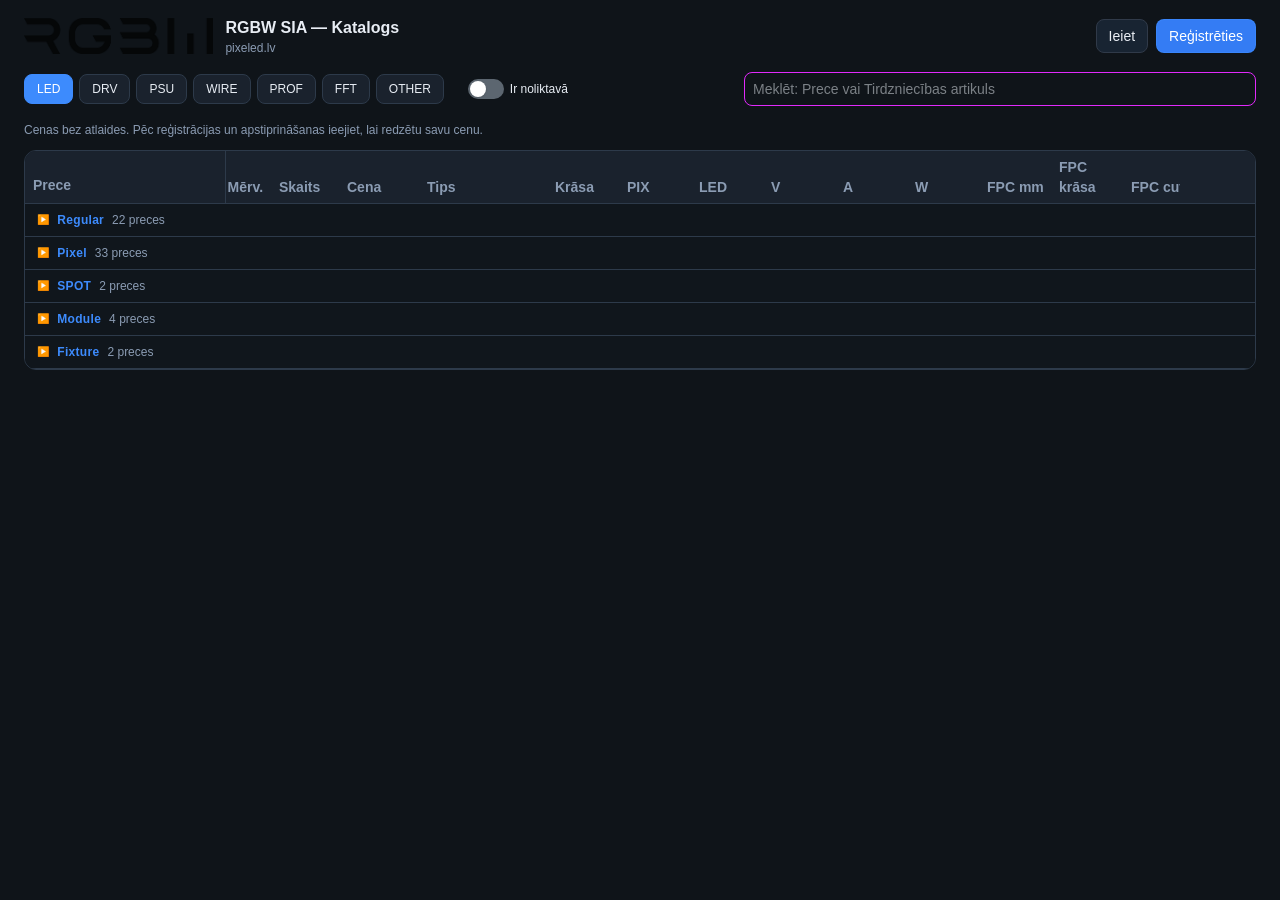
==== katalogs/index.html @ 00dbfd03 "add catalog" ====
<!doctype html>
<html lang="lv">
  <head>
    <meta charset="UTF-8" />
    <meta name="viewport" content="width=device-width, initial-scale=1, viewport-fit=cover" />
    <title>RGBW — Katalogs</title>
    <script type="module" crossorigin src="/katalogs/assets/index-DSA_lJ0J.js"></script>
    <link rel="stylesheet" crossorigin href="/katalogs/assets/index-DMb0Y0Ok.css">
  </head>
  <body class="min-h-screen antialiased font-sans text-[15px]">
    <div id="root"></div>
  </body>
</html>
---- katalogs/assets/index-DMb0Y0Ok.css ----
/*! tailwindcss v4.3.3 | MIT License | https://tailwindcss.com */@layer properties{@supports (((-webkit-hyphens:none)) and (not (margin-trim:inline))) or ((-moz-orient:inline) and (not (color:rgb(from red r g b)))){*,:before,:after,::backdrop{--tw-border-style:solid;--tw-leading:initial;--tw-font-weight:initial;--tw-tracking:initial;--tw-ordinal:initial;--tw-slashed-zero:initial;--tw-numeric-figure:initial;--tw-numeric-spacing:initial;--tw-numeric-fraction:initial;--tw-shadow:0 0 #0000;--tw-shadow-color:initial;--tw-shadow-alpha:100%;--tw-inset-shadow:0 0 #0000;--tw-inset-shadow-color:initial;--tw-inset-shadow-alpha:100%;--tw-ring-color:initial;--tw-ring-shadow:0 0 #0000;--tw-inset-ring-color:initial;--tw-inset-ring-shadow:0 0 #0000;--tw-ring-inset:initial;--tw-ring-offset-width:0px;--tw-ring-offset-color:#fff;--tw-ring-offset-shadow:0 0 #0000;--tw-translate-x:0;--tw-translate-y:0;--tw-translate-z:0}}}@layer theme{:root,:host{--font-sans:-apple-system, BlinkMacSystemFont, "Segoe UI", Roboto, "Helvetica Neue", "Noto Sans", Arial, sans-serif, "Apple Color Emoji", "Segoe UI Emoji", "Segoe UI Symbol", "Noto Color Emoji";--font-mono:ui-monospace, SFMono-Regular, Menlo, Monaco, Consolas, "Liberation Mono", "Courier New", monospace;--color-red-300:oklch(80.8% .114 19.571);--color-red-400:oklch(70.4% .191 22.216);--color-red-900:oklch(39.6% .141 25.723);--color-red-950:oklch(25.8% .092 26.042);--color-orange-400:oklch(75% .183 55.934);--color-amber-300:oklch(87.9% .169 91.605);--color-amber-800:oklch(47.3% .137 46.201);--color-amber-950:oklch(27.9% .077 45.635);--color-emerald-400:oklch(76.5% .177 163.223);--color-blue-700:oklch(48.8% .243 264.376);--color-blue-950:oklch(28.2% .091 267.935);--color-fuchsia-500:oklch(66.7% .295 322.15);--color-fuchsia-700:oklch(51.8% .253 323.949);--color-fuchsia-950:oklch(29.3% .136 325.661);--color-black:#000;--color-white:#fff;--spacing:.25rem;--container-md:28rem;--container-lg:32rem;--text-xs:.75rem;--text-xs--line-height:calc(1 / .75);--text-sm:.875rem;--text-sm--line-height:calc(1.25 / .875);--text-base:1rem;--text-base--line-height: 1.5 ;--font-weight-normal:400;--font-weight-medium:500;--font-weight-semibold:600;--tracking-normal:0em;--tracking-wide:.025em;--leading-snug:1.375;--radius-lg:.5rem;--radius-xl:.75rem;--default-transition-duration:.15s;--default-transition-timing-function:cubic-bezier(.4, 0, .2, 1);--default-font-family:var(--font-sans);--default-mono-font-family:var(--font-mono)}}@layer base{*,:after,:before,::backdrop{box-sizing:border-box;border:0 solid;margin:0;padding:0}::file-selector-button{box-sizing:border-box;border:0 solid;margin:0;padding:0}html,:host{-webkit-text-size-adjust:100%;-moz-tab-size:4;tab-size:4;line-height:1.5;font-family:var(--default-font-family,-apple-system, BlinkMacSystemFont, "Segoe UI", Roboto, "Helvetica Neue", "Noto Sans", Arial, sans-serif, "Apple Color Emoji", "Segoe UI Emoji", "Segoe UI Symbol", "Noto Color Emoji");font-feature-settings:var(--default-font-feature-settings,normal);font-variation-settings:var(--default-font-variation-settings,normal);-webkit-tap-highlight-color:transparent}hr{height:0;color:inherit;border-top-width:1px}abbr:where([title]){-webkit-text-decoration:underline dotted;text-decoration:underline dotted}h1,h2,h3,h4,h5,h6{font-size:inherit;font-weight:inherit}a{color:inherit;-webkit-text-decoration:inherit;text-decoration:inherit}b,strong{font-weight:bolder}code,kbd,samp,pre{font-family:var(--default-mono-font-family,ui-monospace, SFMono-Regular, Menlo, Monaco, Consolas, "Liberation Mono", "Courier New", monospace);font-feature-settings:var(--default-mono-font-feature-settings,normal);font-variation-settings:var(--default-mono-font-variation-settings,normal);font-size:1em}small{font-size:80%}sub,sup{vertical-align:baseline;font-size:75%;line-height:0;position:relative}sub{bottom:-.25em}sup{top:-.5em}table{text-indent:0;border-color:inherit;border-collapse:collapse}:-moz-focusring:where(:not(iframe)){outline:auto}progress{vertical-align:baseline}summary{display:list-item}ol,ul,menu{list-style:none}img,svg,video,canvas,audio,iframe,embed,object{vertical-align:middle;display:block}img,video{max-width:100%;height:auto}button,input,select,optgroup,textarea{font:inherit;font-feature-settings:inherit;font-variation-settings:inherit;letter-spacing:inherit;color:inherit;opacity:1;background-color:#0000;border-radius:0}::file-selector-button{font:inherit;font-feature-settings:inherit;font-variation-settings:inherit;letter-spacing:inherit;color:inherit;opacity:1;background-color:#0000;border-radius:0}:where(select:is([multiple],[size])) optgroup{font-weight:bolder}:where(select:is([multiple],[size])) optgroup option{padding-inline-start:20px}::file-selector-button{margin-inline-end:4px}::placeholder{opacity:1}@supports (not ((-webkit-appearance:-apple-pay-button))) or (contain-intrinsic-size:1px){::placeholder{color:currentColor}@supports (color:color-mix(in lab,red,red)){::placeholder{color:color-mix(in oklab,currentcolor 50%,transparent)}}}textarea{resize:vertical}::-webkit-search-decoration{-webkit-appearance:none}::-webkit-date-and-time-value{min-height:1lh;text-align:inherit}::-webkit-datetime-edit{display:inline-flex}::-webkit-datetime-edit-fields-wrapper{padding:0}::-webkit-datetime-edit{padding-block:0}::-webkit-datetime-edit-year-field{padding-block:0}::-webkit-datetime-edit-month-field{padding-block:0}::-webkit-datetime-edit-day-field{padding-block:0}::-webkit-datetime-edit-hour-field{padding-block:0}::-webkit-datetime-edit-minute-field{padding-block:0}::-webkit-datetime-edit-second-field{padding-block:0}::-webkit-datetime-edit-millisecond-field{padding-block:0}::-webkit-datetime-edit-meridiem-field{padding-block:0}::-webkit-calendar-picker-indicator{line-height:1}:-moz-ui-invalid{box-shadow:none}button,input:where([type=button],[type=reset],[type=submit]){-webkit-appearance:button;-moz-appearance:button;appearance:button}::file-selector-button{-webkit-appearance:button;-moz-appearance:button;appearance:button}::-webkit-inner-spin-button{height:auto}::-webkit-outer-spin-button{height:auto}[hidden]:where(:not([hidden=until-found])){display:none!important}}@layer components;@layer utilities{.sr-only{clip-path:inset(50%);white-space:nowrap;border-width:0;width:1px;height:1px;margin:-1px;padding:0;position:absolute;overflow:hidden}.absolute{position:absolute}.fixed{position:fixed}.relative{position:relative}.sticky{position:sticky}.inset-0{top:0;right:0;bottom:0;left:0}.top-0{top:0}.top-0\.5{top:calc(var(--spacing) * .5)}.right-0{right:0}.left-0{left:0}.left-0\.5{left:calc(var(--spacing) * .5)}.z-10{z-index:10}.z-20{z-index:20}.z-40{z-index:40}.z-50{z-index:50}.mx-auto{margin-inline:auto}.mt-0\.5{margin-top:calc(var(--spacing) * .5)}.mt-1{margin-top:var(--spacing)}.mb-3{margin-bottom:calc(var(--spacing) * 3)}.mb-4{margin-bottom:calc(var(--spacing) * 4)}.ml-0{margin-left:0}.box-border{box-sizing:border-box}.block{display:block}.flex{display:flex}.grid{display:grid}.inline-flex{display:inline-flex}.h-4{height:calc(var(--spacing) * 4)}.h-5{height:calc(var(--spacing) * 5)}.h-9{height:calc(var(--spacing) * 9)}.h-24{height:calc(var(--spacing) * 24)}.min-h-screen{min-height:100vh}.w-4{width:calc(var(--spacing) * 4)}.w-9{width:calc(var(--spacing) * 9)}.w-\[3\.25rem\]{width:3.25rem}.w-\[4\.25rem\]{width:4.25rem}.w-\[4\.75rem\]{width:4.75rem}.w-\[5rem\]{width:5rem}.w-\[8rem\]{width:8rem}.w-\[72px\]{width:72px}.w-\[200px\]{width:200px}.w-auto{width:auto}.w-full{width:100%}.max-w-\[3\.25rem\]{max-width:3.25rem}.max-w-\[4\.25rem\]{max-width:4.25rem}.max-w-\[5rem\]{max-width:5rem}.max-w-\[8rem\]{max-width:8rem}.max-w-\[72px\]{max-width:72px}.max-w-\[100vw\]{max-width:100vw}.max-w-\[200px\]{max-width:200px}.max-w-md{max-width:var(--container-md)}.min-w-0{min-width:0}.min-w-\[3\.25rem\]{min-width:3.25rem}.min-w-\[4\.25rem\]{min-width:4.25rem}.min-w-\[4\.75rem\]{min-width:4.75rem}.min-w-\[5rem\]{min-width:5rem}.min-w-\[8rem\]{min-width:8rem}.min-w-\[12rem\]{min-width:12rem}.min-w-\[72px\]{min-width:72px}.min-w-\[200px\]{min-width:200px}.flex-1{flex:1}.shrink-0{flex-shrink:0}.basis-48{flex-basis:calc(var(--spacing) * 48)}.border-collapse{border-collapse:collapse}.cursor-pointer{cursor:pointer}.flex-wrap{flex-wrap:wrap}.items-center{align-items:center}.justify-center{justify-content:center}.justify-end{justify-content:flex-end}.gap-1\.5{gap:calc(var(--spacing) * 1.5)}.gap-2{gap:calc(var(--spacing) * 2)}.gap-3{gap:calc(var(--spacing) * 3)}.truncate{text-overflow:ellipsis;white-space:nowrap;overflow:hidden}.overflow-x-auto{overflow-x:auto}.rounded{border-radius:.25rem}.rounded-full{border-radius:3.40282e38px}.rounded-lg{border-radius:var(--radius-lg)}.rounded-xl{border-radius:var(--radius-xl)}.border{border-style:var(--tw-border-style);border-width:1px}.border-y{border-block-style:var(--tw-border-style);border-block-width:1px}.border-r{border-right-style:var(--tw-border-style);border-right-width:1px}.border-b{border-bottom-style:var(--tw-border-style);border-bottom-width:1px}.border-l{border-left-style:var(--tw-border-style);border-left-width:1px}.border-\[var\(--accent\)\]{border-color:var(--accent)}.border-\[var\(--border\)\]{border-color:var(--border)}.border-fuchsia-500{border-color:var(--color-fuchsia-500)}.bg-\[\#5c6670\]{background-color:#5c6670}.bg-\[\#232a33\]{background-color:#232a33}.bg-\[var\(--accent\)\]{background-color:var(--accent)}.bg-\[var\(--bg\)\],.bg-\[var\(--bg\)\]\/85{background-color:var(--bg)}@supports (color:color-mix(in lab,red,red)){.bg-\[var\(--bg\)\]\/85{background-color:color-mix(in oklab,var(--bg) 85%,transparent)}}.bg-\[var\(--surface\)\]{background-color:var(--surface)}.bg-amber-950\/35{background-color:#46190159}@supports (color:color-mix(in lab,red,red)){.bg-amber-950\/35{background-color:color-mix(in oklab,var(--color-amber-950) 35%,transparent)}}.bg-black\/60{background-color:#0009}@supports (color:color-mix(in lab,red,red)){.bg-black\/60{background-color:color-mix(in oklab,var(--color-black) 60%,transparent)}}.bg-blue-950\/35{background-color:#16245659}@supports (color:color-mix(in lab,red,red)){.bg-blue-950\/35{background-color:color-mix(in oklab,var(--color-blue-950) 35%,transparent)}}.bg-fuchsia-950\/35{background-color:#4b004f59}@supports (color:color-mix(in lab,red,red)){.bg-fuchsia-950\/35{background-color:color-mix(in oklab,var(--color-fuchsia-950) 35%,transparent)}}.bg-red-950\/40{background-color:#46080966}@supports (color:color-mix(in lab,red,red)){.bg-red-950\/40{background-color:color-mix(in oklab,var(--color-red-950) 40%,transparent)}}.bg-white{background-color:var(--color-white)}.p-1{padding:var(--spacing)}.p-2{padding:calc(var(--spacing) * 2)}.p-4{padding:calc(var(--spacing) * 4)}.p-8{padding:calc(var(--spacing) * 8)}.px-0\.5{padding-inline:calc(var(--spacing) * .5)}.px-1{padding-inline:var(--spacing)}.px-2{padding-inline:calc(var(--spacing) * 2)}.px-2\.5{padding-inline:calc(var(--spacing) * 2.5)}.px-3{padding-inline:calc(var(--spacing) * 3)}.py-0\.5{padding-block:calc(var(--spacing) * .5)}.py-1{padding-block:var(--spacing)}.py-1\.5{padding-block:calc(var(--spacing) * 1.5)}.py-4{padding-block:calc(var(--spacing) * 4)}.text-center{text-align:center}.text-left{text-align:left}.align-bottom{vertical-align:bottom}.align-middle{vertical-align:middle}.font-mono{font-family:var(--font-mono)}.font-sans{font-family:var(--font-sans)}.text-base{font-size:var(--text-base);line-height:var(--tw-leading,var(--text-base--line-height))}.text-sm{font-size:var(--text-sm);line-height:var(--tw-leading,var(--text-sm--line-height))}.text-xs{font-size:var(--text-xs);line-height:var(--tw-leading,var(--text-xs--line-height))}.text-\[10px\]{font-size:10px}.text-\[11px\]{font-size:11px}.text-\[15px\]{font-size:15px}.leading-snug{--tw-leading:var(--leading-snug);line-height:var(--leading-snug)}.font-medium{--tw-font-weight:var(--font-weight-medium);font-weight:var(--font-weight-medium)}.font-normal{--tw-font-weight:var(--font-weight-normal);font-weight:var(--font-weight-normal)}.font-semibold{--tw-font-weight:var(--font-weight-semibold);font-weight:var(--font-weight-semibold)}.tracking-normal{--tw-tracking:var(--tracking-normal);letter-spacing:var(--tracking-normal)}.tracking-wide{--tw-tracking:var(--tracking-wide);letter-spacing:var(--tracking-wide)}.break-words{overflow-wrap:break-word}.whitespace-normal{white-space:normal}.text-\[var\(--accent\)\]{color:var(--accent)}.text-\[var\(--muted\)\]{color:var(--muted)}.text-\[var\(--text\)\]{color:var(--text)}.text-amber-300{color:var(--color-amber-300)}.text-emerald-400{color:var(--color-emerald-400)}.text-orange-400{color:var(--color-orange-400)}.text-red-300{color:var(--color-red-300)}.text-red-400{color:var(--color-red-400)}.text-white{color:var(--color-white)}.normal-case{text-transform:none}.uppercase{text-transform:uppercase}.italic{font-style:italic}.tabular-nums{--tw-numeric-spacing:tabular-nums;font-variant-numeric:var(--tw-ordinal,) var(--tw-slashed-zero,) var(--tw-numeric-figure,) var(--tw-numeric-spacing,) var(--tw-numeric-fraction,)}.line-through{text-decoration-line:line-through}.antialiased{-webkit-font-smoothing:antialiased;-moz-osx-font-smoothing:grayscale}.shadow{--tw-shadow:0 1px 3px 0 var(--tw-shadow-color,#0000001a), 0 1px 2px -1px var(--tw-shadow-color,#0000001a);box-shadow:var(--tw-inset-shadow),var(--tw-inset-ring-shadow),var(--tw-ring-offset-shadow),var(--tw-ring-shadow),var(--tw-shadow)}.shadow-xl{--tw-shadow:0 20px 25px -5px var(--tw-shadow-color,#0000001a), 0 8px 10px -6px var(--tw-shadow-color,#0000001a);box-shadow:var(--tw-inset-shadow),var(--tw-inset-ring-shadow),var(--tw-ring-offset-shadow),var(--tw-ring-shadow),var(--tw-shadow)}.ring-1{--tw-ring-shadow:var(--tw-ring-inset,) 0 0 0 calc(1px + var(--tw-ring-offset-width)) var(--tw-ring-color,currentcolor);box-shadow:var(--tw-inset-shadow),var(--tw-inset-ring-shadow),var(--tw-ring-offset-shadow),var(--tw-ring-shadow),var(--tw-shadow)}.ring-amber-800\/45{--tw-ring-color:#953d0073}@supports (color:color-mix(in lab,red,red)){.ring-amber-800\/45{--tw-ring-color:color-mix(in oklab, var(--color-amber-800) 45%, transparent)}}.ring-blue-700\/45{--tw-ring-color:#1447e673}@supports (color:color-mix(in lab,red,red)){.ring-blue-700\/45{--tw-ring-color:color-mix(in oklab, var(--color-blue-700) 45%, transparent)}}.ring-fuchsia-700\/45{--tw-ring-color:#a600b573}@supports (color:color-mix(in lab,red,red)){.ring-fuchsia-700\/45{--tw-ring-color:color-mix(in oklab, var(--color-fuchsia-700) 45%, transparent)}}.ring-red-900\/50{--tw-ring-color:#82181a80}@supports (color:color-mix(in lab,red,red)){.ring-red-900\/50{--tw-ring-color:color-mix(in oklab, var(--color-red-900) 50%, transparent)}}.transition-colors{transition-property:color,background-color,border-color,outline-color,text-decoration-color,fill,stroke,--tw-gradient-from,--tw-gradient-via,--tw-gradient-to;transition-timing-function:var(--tw-ease,var(--default-transition-timing-function));transition-duration:var(--tw-duration,var(--default-transition-duration))}.transition-transform{transition-property:transform,translate,scale,rotate;transition-timing-function:var(--tw-ease,var(--default-transition-timing-function));transition-duration:var(--tw-duration,var(--default-transition-duration))}.select-none{-webkit-user-select:none;user-select:none}.peer-checked\:translate-x-4:is(:where(.peer):checked~*){--tw-translate-x:calc(var(--spacing) * 4);translate:var(--tw-translate-x) var(--tw-translate-y)}.peer-checked\:bg-\[var\(--accent\)\]:is(:where(.peer):checked~*){background-color:var(--accent)}@media(hover:hover){.hover\:border-\[var\(--accent\)\]:hover{border-color:var(--accent)}.hover\:bg-\[var\(--surface\)\]\/60:hover{background-color:var(--surface)}@supports (color:color-mix(in lab,red,red)){.hover\:bg-\[var\(--surface\)\]\/60:hover{background-color:color-mix(in oklab,var(--surface) 60%,transparent)}}}@media(min-width:40rem){.sm\:ml-4{margin-left:calc(var(--spacing) * 4)}.sm\:ml-auto{margin-left:auto}.sm\:max-w-lg{max-width:var(--container-lg)}.sm\:px-3{padding-inline:calc(var(--spacing) * 3)}.sm\:px-6{padding-inline:calc(var(--spacing) * 6)}}}:root{--bg:#0f1419;--surface:#1a222d;--border:#2d3a4a;--text:#e8edf4;--muted:#8b9cb3;--accent:#3d8bfd}body{background:var(--bg);color:var(--text);padding-left:env(safe-area-inset-left);padding-right:env(safe-area-inset-right);padding-bottom:env(safe-area-inset-bottom)}input,textarea,select{direction:ltr!important;unicode-bidi:normal!important}.btn-ui{color:#e9edf3;background:#182432;border:1px solid #303a49;border-radius:.5rem;padding:.375rem .75rem;font-size:.875rem;line-height:1.25rem;transition:border-color .12s,background-color .12s,color .12s,opacity .12s}.btn-ui:hover{background:#1a2736;border-color:#ffffff7c}.btn-ui:disabled{opacity:.5}.btn-ui-primary{border-color:var(--accent)}@supports (color:color-mix(in lab,red,red)){.btn-ui-primary{border-color:color-mix(in oklab,var(--accent) 65%,transparent)}}.btn-ui-primary{background:var(--accent)}@supports (color:color-mix(in lab,red,red)){.btn-ui-primary{background:color-mix(in oklab,var(--accent) 75%,#1d4ed8)}}.btn-ui-primary{color:#fff}.btn-ui-primary:hover{border-color:var(--accent)}@supports (color:color-mix(in lab,red,red)){.btn-ui-primary:hover{border-color:color-mix(in oklab,var(--accent) 90%,white)}}.btn-ui-primary:hover{background:var(--accent)}@supports (color:color-mix(in lab,red,red)){.btn-ui-primary:hover{background:color-mix(in oklab,var(--accent) 82%,#1e40af28)}}@property --tw-border-style{syntax:"*";inherits:false;initial-value:solid}@property --tw-leading{syntax:"*";inherits:false}@property --tw-font-weight{syntax:"*";inherits:false}@property --tw-tracking{syntax:"*";inherits:false}@property --tw-ordinal{syntax:"*";inherits:false}@property --tw-slashed-zero{syntax:"*";inherits:false}@property --tw-numeric-figure{syntax:"*";inherits:false}@property --tw-numeric-spacing{syntax:"*";inherits:false}@property --tw-numeric-fraction{syntax:"*";inherits:false}@property --tw-shadow{syntax:"*";inherits:false;initial-value:0 0 #0000}@property --tw-shadow-color{syntax:"*";inherits:false}@property --tw-shadow-alpha{syntax:"<percentage>";inherits:false;initial-value:100%}@property --tw-inset-shadow{syntax:"*";inherits:false;initial-value:0 0 #0000}@property --tw-inset-shadow-color{syntax:"*";inherits:false}@property --tw-inset-shadow-alpha{syntax:"<percentage>";inherits:false;initial-value:100%}@property --tw-ring-color{syntax:"*";inherits:false}@property --tw-ring-shadow{syntax:"*";inherits:false;initial-value:0 0 #0000}@property --tw-inset-ring-color{syntax:"*";inherits:false}@property --tw-inset-ring-shadow{syntax:"*";inherits:false;initial-value:0 0 #0000}@property --tw-ring-inset{syntax:"*";inherits:false}@property --tw-ring-offset-width{syntax:"<length>";inherits:false;initial-value:0}@property --tw-ring-offset-color{syntax:"*";inherits:false;initial-value:#fff}@property --tw-ring-offset-shadow{syntax:"*";inherits:false;initial-value:0 0 #0000}@property --tw-translate-x{syntax:"*";inherits:false;initial-value:0}@property --tw-translate-y{syntax:"*";inherits:false;initial-value:0}@property --tw-translate-z{syntax:"*";inherits:false;initial-value:0}
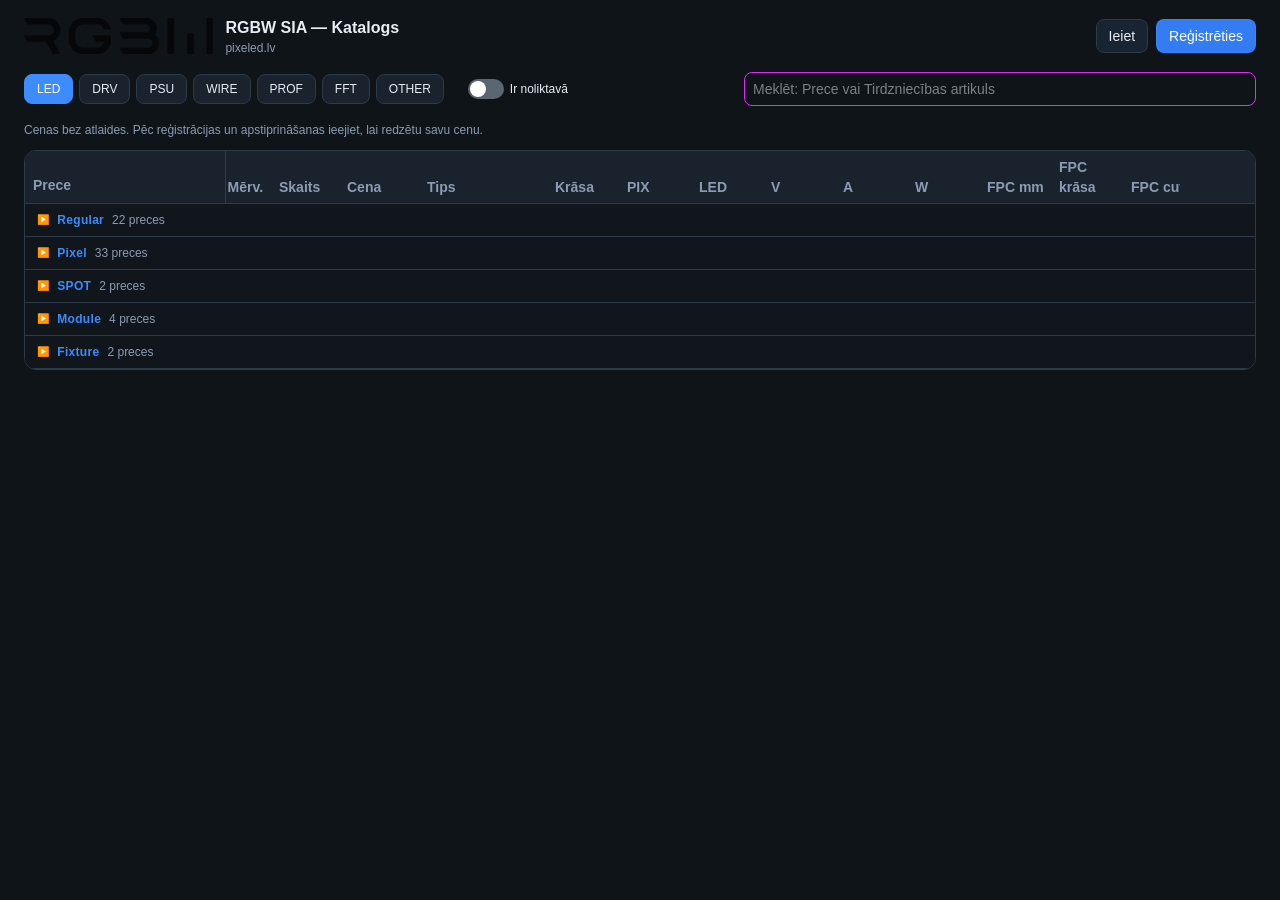
==== commit a72c20ce: "updat web app" ====
--- a/katalogs/index.html
+++ b/katalogs/index.html
@@ -4,8 +4,8 @@
     <meta charset="UTF-8" />
     <meta name="viewport" content="width=device-width, initial-scale=1, viewport-fit=cover" />
     <title>RGBW — Katalogs</title>
-    <script type="module" crossorigin src="/katalogs/assets/index-DSA_lJ0J.js"></script>
-    <link rel="stylesheet" crossorigin href="/katalogs/assets/index-DMb0Y0Ok.css">
+    <script type="module" crossorigin src="/katalogs/assets/index-CIb7EEiX.js"></script>
+    <link rel="stylesheet" crossorigin href="/katalogs/assets/index-CAlLNW6m.css">
   </head>
   <body class="min-h-screen antialiased font-sans text-[15px]">
     <div id="root"></div>
--- a/katalogs/assets/index-CAlLNW6m.css
+++ b/katalogs/assets/index-CAlLNW6m.css
@@ -0,0 +1 @@
+/*! tailwindcss v4.3.3 | MIT License | https://tailwindcss.com */@layer properties{@supports (((-webkit-hyphens:none)) and (not (margin-trim:inline))) or ((-moz-orient:inline) and (not (color:rgb(from red r g b)))){*,:before,:after,::backdrop{--tw-space-y-reverse:0;--tw-border-style:solid;--tw-leading:initial;--tw-font-weight:initial;--tw-tracking:initial;--tw-ordinal:initial;--tw-slashed-zero:initial;--tw-numeric-figure:initial;--tw-numeric-spacing:initial;--tw-numeric-fraction:initial;--tw-shadow:0 0 #0000;--tw-shadow-color:initial;--tw-shadow-alpha:100%;--tw-inset-shadow:0 0 #0000;--tw-inset-shadow-color:initial;--tw-inset-shadow-alpha:100%;--tw-ring-color:initial;--tw-ring-shadow:0 0 #0000;--tw-inset-ring-color:initial;--tw-inset-ring-shadow:0 0 #0000;--tw-ring-inset:initial;--tw-ring-offset-width:0px;--tw-ring-offset-color:#fff;--tw-ring-offset-shadow:0 0 #0000;--tw-blur:initial;--tw-brightness:initial;--tw-contrast:initial;--tw-grayscale:initial;--tw-hue-rotate:initial;--tw-invert:initial;--tw-opacity:initial;--tw-saturate:initial;--tw-sepia:initial;--tw-drop-shadow:initial;--tw-drop-shadow-color:initial;--tw-drop-shadow-alpha:100%;--tw-drop-shadow-size:initial;--tw-translate-x:0;--tw-translate-y:0;--tw-translate-z:0}}}@layer theme{:root,:host{--font-sans:-apple-system, BlinkMacSystemFont, "Segoe UI", Roboto, "Helvetica Neue", "Noto Sans", Arial, sans-serif, "Apple Color Emoji", "Segoe UI Emoji", "Segoe UI Symbol", "Noto Color Emoji";--font-mono:ui-monospace, SFMono-Regular, Menlo, Monaco, Consolas, "Liberation Mono", "Courier New", monospace;--color-red-300:oklch(80.8% .114 19.571);--color-red-400:oklch(70.4% .191 22.216);--color-red-900:oklch(39.6% .141 25.723);--color-red-950:oklch(25.8% .092 26.042);--color-orange-400:oklch(75% .183 55.934);--color-amber-300:oklch(87.9% .169 91.605);--color-amber-800:oklch(47.3% .137 46.201);--color-amber-950:oklch(27.9% .077 45.635);--color-emerald-400:oklch(76.5% .177 163.223);--color-blue-700:oklch(48.8% .243 264.376);--color-blue-950:oklch(28.2% .091 267.935);--color-fuchsia-500:oklch(66.7% .295 322.15);--color-fuchsia-700:oklch(51.8% .253 323.949);--color-fuchsia-950:oklch(29.3% .136 325.661);--color-black:#000;--color-white:#fff;--spacing:.25rem;--container-md:28rem;--container-lg:32rem;--container-4xl:56rem;--text-xs:.75rem;--text-xs--line-height:calc(1 / .75);--text-sm:.875rem;--text-sm--line-height:calc(1.25 / .875);--text-base:1rem;--text-base--line-height: 1.5 ;--text-lg:1.125rem;--text-lg--line-height:calc(1.75 / 1.125);--text-xl:1.25rem;--text-xl--line-height:calc(1.75 / 1.25);--font-weight-normal:400;--font-weight-medium:500;--font-weight-semibold:600;--tracking-normal:0em;--tracking-wide:.025em;--leading-snug:1.375;--radius-lg:.5rem;--radius-xl:.75rem;--default-transition-duration:.15s;--default-transition-timing-function:cubic-bezier(.4, 0, .2, 1);--default-font-family:var(--font-sans);--default-mono-font-family:var(--font-mono)}}@layer base{*,:after,:before,::backdrop{box-sizing:border-box;border:0 solid;margin:0;padding:0}::file-selector-button{box-sizing:border-box;border:0 solid;margin:0;padding:0}html,:host{-webkit-text-size-adjust:100%;-moz-tab-size:4;tab-size:4;line-height:1.5;font-family:var(--default-font-family,-apple-system, BlinkMacSystemFont, "Segoe UI", Roboto, "Helvetica Neue", "Noto Sans", Arial, sans-serif, "Apple Color Emoji", "Segoe UI Emoji", "Segoe UI Symbol", "Noto Color Emoji");font-feature-settings:var(--default-font-feature-settings,normal);font-variation-settings:var(--default-font-variation-settings,normal);-webkit-tap-highlight-color:transparent}hr{height:0;color:inherit;border-top-width:1px}abbr:where([title]){-webkit-text-decoration:underline dotted;text-decoration:underline dotted}h1,h2,h3,h4,h5,h6{font-size:inherit;font-weight:inherit}a{color:inherit;-webkit-text-decoration:inherit;text-decoration:inherit}b,strong{font-weight:bolder}code,kbd,samp,pre{font-family:var(--default-mono-font-family,ui-monospace, SFMono-Regular, Menlo, Monaco, Consolas, "Liberation Mono", "Courier New", monospace);font-feature-settings:var(--default-mono-font-feature-settings,normal);font-variation-settings:var(--default-mono-font-variation-settings,normal);font-size:1em}small{font-size:80%}sub,sup{vertical-align:baseline;font-size:75%;line-height:0;position:relative}sub{bottom:-.25em}sup{top:-.5em}table{text-indent:0;border-color:inherit;border-collapse:collapse}:-moz-focusring:where(:not(iframe)){outline:auto}progress{vertical-align:baseline}summary{display:list-item}ol,ul,menu{list-style:none}img,svg,video,canvas,audio,iframe,embed,object{vertical-align:middle;display:block}img,video{max-width:100%;height:auto}button,input,select,optgroup,textarea{font:inherit;font-feature-settings:inherit;font-variation-settings:inherit;letter-spacing:inherit;color:inherit;opacity:1;background-color:#0000;border-radius:0}::file-selector-button{font:inherit;font-feature-settings:inherit;font-variation-settings:inherit;letter-spacing:inherit;color:inherit;opacity:1;background-color:#0000;border-radius:0}:where(select:is([multiple],[size])) optgroup{font-weight:bolder}:where(select:is([multiple],[size])) optgroup option{padding-inline-start:20px}::file-selector-button{margin-inline-end:4px}::placeholder{opacity:1}@supports (not ((-webkit-appearance:-apple-pay-button))) or (contain-intrinsic-size:1px){::placeholder{color:currentColor}@supports (color:color-mix(in lab,red,red)){::placeholder{color:color-mix(in oklab,currentcolor 50%,transparent)}}}textarea{resize:vertical}::-webkit-search-decoration{-webkit-appearance:none}::-webkit-date-and-time-value{min-height:1lh;text-align:inherit}::-webkit-datetime-edit{display:inline-flex}::-webkit-datetime-edit-fields-wrapper{padding:0}::-webkit-datetime-edit{padding-block:0}::-webkit-datetime-edit-year-field{padding-block:0}::-webkit-datetime-edit-month-field{padding-block:0}::-webkit-datetime-edit-day-field{padding-block:0}::-webkit-datetime-edit-hour-field{padding-block:0}::-webkit-datetime-edit-minute-field{padding-block:0}::-webkit-datetime-edit-second-field{padding-block:0}::-webkit-datetime-edit-millisecond-field{padding-block:0}::-webkit-datetime-edit-meridiem-field{padding-block:0}::-webkit-calendar-picker-indicator{line-height:1}:-moz-ui-invalid{box-shadow:none}button,input:where([type=button],[type=reset],[type=submit]){-webkit-appearance:button;-moz-appearance:button;appearance:button}::file-selector-button{-webkit-appearance:button;-moz-appearance:button;appearance:button}::-webkit-inner-spin-button{height:auto}::-webkit-outer-spin-button{height:auto}[hidden]:where(:not([hidden=until-found])){display:none!important}}@layer components;@layer utilities{.sr-only{clip-path:inset(50%);white-space:nowrap;border-width:0;width:1px;height:1px;margin:-1px;padding:0;position:absolute;overflow:hidden}.absolute{position:absolute}.fixed{position:fixed}.relative{position:relative}.sticky{position:sticky}.inset-0{top:0;right:0;bottom:0;left:0}.top-0{top:0}.top-0\.5{top:calc(var(--spacing) * .5)}.right-0{right:0}.left-0{left:0}.left-0\.5{left:calc(var(--spacing) * .5)}.z-10{z-index:10}.z-20{z-index:20}.z-40{z-index:40}.z-50{z-index:50}.z-\[70\]{z-index:70}.order-1{order:1}.order-2{order:2}.-mx-0\.5{margin-inline:calc(var(--spacing) * -.5)}.mx-auto{margin-inline:auto}.my-4{margin-block:calc(var(--spacing) * 4)}.mt-0\.5{margin-top:calc(var(--spacing) * .5)}.mt-1{margin-top:var(--spacing)}.mt-6{margin-top:calc(var(--spacing) * 6)}.mb-3{margin-bottom:calc(var(--spacing) * 3)}.mb-4{margin-bottom:calc(var(--spacing) * 4)}.ml-0{margin-left:0}.ml-2{margin-left:calc(var(--spacing) * 2)}.box-border{box-sizing:border-box}.block{display:block}.flex{display:flex}.grid{display:grid}.hidden{display:none}.inline-flex{display:inline-flex}.table{display:table}.h-4{height:calc(var(--spacing) * 4)}.h-5{height:calc(var(--spacing) * 5)}.h-7{height:calc(var(--spacing) * 7)}.h-9{height:calc(var(--spacing) * 9)}.h-24{height:calc(var(--spacing) * 24)}.max-h-40{max-height:calc(var(--spacing) * 40)}.min-h-0{min-height:0}.min-h-screen{min-height:100vh}.w-4{width:calc(var(--spacing) * 4)}.w-9{width:calc(var(--spacing) * 9)}.w-\[3\.25rem\]{width:3.25rem}.w-\[4\.25rem\]{width:4.25rem}.w-\[4\.75rem\]{width:4.75rem}.w-\[5rem\]{width:5rem}.w-\[8rem\]{width:8rem}.w-\[10\.5rem\]{width:10.5rem}.w-\[72px\]{width:72px}.w-\[200px\]{width:200px}.w-auto{width:auto}.w-full{width:100%}.max-w-4xl{max-width:var(--container-4xl)}.max-w-\[3\.25rem\]{max-width:3.25rem}.max-w-\[4\.25rem\]{max-width:4.25rem}.max-w-\[5rem\]{max-width:5rem}.max-w-\[8rem\]{max-width:8rem}.max-w-\[72px\]{max-width:72px}.max-w-\[100vw\]{max-width:100vw}.max-w-\[120px\]{max-width:120px}.max-w-\[200px\]{max-width:200px}.max-w-\[240px\]{max-width:240px}.max-w-md{max-width:var(--container-md)}.min-w-0{min-width:0}.min-w-\[3\.25rem\]{min-width:3.25rem}.min-w-\[4\.25rem\]{min-width:4.25rem}.min-w-\[4\.75rem\]{min-width:4.75rem}.min-w-\[5rem\]{min-width:5rem}.min-w-\[8rem\]{min-width:8rem}.min-w-\[12rem\]{min-width:12rem}.min-w-\[72px\]{min-width:72px}.min-w-\[200px\]{min-width:200px}.flex-1{flex:1}.shrink-0{flex-shrink:0}.basis-48{flex-basis:calc(var(--spacing) * 48)}.border-collapse{border-collapse:collapse}.cursor-default{cursor:default}.cursor-pointer{cursor:pointer}.resize{resize:both}.flex-col{flex-direction:column}.flex-wrap{flex-wrap:wrap}.items-center{align-items:center}.items-start{align-items:flex-start}.justify-between{justify-content:space-between}.justify-center{justify-content:center}.justify-end{justify-content:flex-end}.gap-1\.5{gap:calc(var(--spacing) * 1.5)}.gap-2{gap:calc(var(--spacing) * 2)}.gap-3{gap:calc(var(--spacing) * 3)}.gap-4{gap:calc(var(--spacing) * 4)}:where(.space-y-2>:not(:last-child)){--tw-space-y-reverse:0;margin-block-start:calc(calc(var(--spacing) * 2) * var(--tw-space-y-reverse));margin-block-end:calc(calc(var(--spacing) * 2) * calc(1 - var(--tw-space-y-reverse)))}.gap-x-3{column-gap:calc(var(--spacing) * 3)}.gap-y-1{row-gap:var(--spacing)}.truncate{text-overflow:ellipsis;white-space:nowrap;overflow:hidden}.overflow-hidden{overflow:hidden}.overflow-x-auto{overflow-x:auto}.overflow-y-auto{overflow-y:auto}.rounded{border-radius:.25rem}.rounded-full{border-radius:3.40282e38px}.rounded-lg{border-radius:var(--radius-lg)}.rounded-xl{border-radius:var(--radius-xl)}.border{border-style:var(--tw-border-style);border-width:1px}.border-0{border-style:var(--tw-border-style);border-width:0}.border-y{border-block-style:var(--tw-border-style);border-block-width:1px}.border-t{border-top-style:var(--tw-border-style);border-top-width:1px}.border-r{border-right-style:var(--tw-border-style);border-right-width:1px}.border-b{border-bottom-style:var(--tw-border-style);border-bottom-width:1px}.border-l{border-left-style:var(--tw-border-style);border-left-width:1px}.border-\[var\(--accent\)\]{border-color:var(--accent)}.border-\[var\(--border\)\]{border-color:var(--border)}.border-fuchsia-500{border-color:var(--color-fuchsia-500)}.bg-\[\#5c6670\]{background-color:#5c6670}.bg-\[\#232a33\]{background-color:#232a33}.bg-\[var\(--accent\)\]{background-color:var(--accent)}.bg-\[var\(--bg\)\],.bg-\[var\(--bg\)\]\/85{background-color:var(--bg)}@supports (color:color-mix(in lab,red,red)){.bg-\[var\(--bg\)\]\/85{background-color:color-mix(in oklab,var(--bg) 85%,transparent)}}.bg-\[var\(--surface\)\]{background-color:var(--surface)}.bg-amber-950\/35{background-color:#46190159}@supports (color:color-mix(in lab,red,red)){.bg-amber-950\/35{background-color:color-mix(in oklab,var(--color-amber-950) 35%,transparent)}}.bg-black\/55{background-color:#0000008c}@supports (color:color-mix(in lab,red,red)){.bg-black\/55{background-color:color-mix(in oklab,var(--color-black) 55%,transparent)}}.bg-black\/60{background-color:#0009}@supports (color:color-mix(in lab,red,red)){.bg-black\/60{background-color:color-mix(in oklab,var(--color-black) 60%,transparent)}}.bg-blue-950\/35{background-color:#16245659}@supports (color:color-mix(in lab,red,red)){.bg-blue-950\/35{background-color:color-mix(in oklab,var(--color-blue-950) 35%,transparent)}}.bg-fuchsia-950\/35{background-color:#4b004f59}@supports (color:color-mix(in lab,red,red)){.bg-fuchsia-950\/35{background-color:color-mix(in oklab,var(--color-fuchsia-950) 35%,transparent)}}.bg-red-950\/40{background-color:#46080966}@supports (color:color-mix(in lab,red,red)){.bg-red-950\/40{background-color:color-mix(in oklab,var(--color-red-950) 40%,transparent)}}.bg-white{background-color:var(--color-white)}.object-contain{object-fit:contain}.object-left{object-position:left}.p-1{padding:var(--spacing)}.p-2{padding:calc(var(--spacing) * 2)}.p-4{padding:calc(var(--spacing) * 4)}.p-8{padding:calc(var(--spacing) * 8)}.px-0\.5{padding-inline:calc(var(--spacing) * .5)}.px-1{padding-inline:var(--spacing)}.px-2{padding-inline:calc(var(--spacing) * 2)}.px-2\.5{padding-inline:calc(var(--spacing) * 2.5)}.px-3{padding-inline:calc(var(--spacing) * 3)}.py-0\.5{padding-block:calc(var(--spacing) * .5)}.py-1{padding-block:var(--spacing)}.py-1\.5{padding-block:calc(var(--spacing) * 1.5)}.py-2\.5{padding-block:calc(var(--spacing) * 2.5)}.py-3{padding-block:calc(var(--spacing) * 3)}.py-4{padding-block:calc(var(--spacing) * 4)}.pt-3{padding-top:calc(var(--spacing) * 3)}.pb-3{padding-bottom:calc(var(--spacing) * 3)}.text-center{text-align:center}.text-left{text-align:left}.align-bottom{vertical-align:bottom}.align-middle{vertical-align:middle}.font-mono{font-family:var(--font-mono)}.font-sans{font-family:var(--font-sans)}.text-base{font-size:var(--text-base);line-height:var(--tw-leading,var(--text-base--line-height))}.text-sm{font-size:var(--text-sm);line-height:var(--tw-leading,var(--text-sm--line-height))}.text-xs{font-size:var(--text-xs);line-height:var(--tw-leading,var(--text-xs--line-height))}.text-\[10px\]{font-size:10px}.text-\[11px\]{font-size:11px}.text-\[15px\]{font-size:15px}.leading-snug{--tw-leading:var(--leading-snug);line-height:var(--leading-snug)}.font-medium{--tw-font-weight:var(--font-weight-medium);font-weight:var(--font-weight-medium)}.font-normal{--tw-font-weight:var(--font-weight-normal);font-weight:var(--font-weight-normal)}.font-semibold{--tw-font-weight:var(--font-weight-semibold);font-weight:var(--font-weight-semibold)}.tracking-normal{--tw-tracking:var(--tracking-normal);letter-spacing:var(--tracking-normal)}.tracking-wide{--tw-tracking:var(--tracking-wide);letter-spacing:var(--tracking-wide)}.\[overflow-wrap\:anywhere\]{overflow-wrap:anywhere}.break-words{overflow-wrap:break-word}.whitespace-normal{white-space:normal}.text-\[var\(--accent\)\]{color:var(--accent)}.text-\[var\(--muted\)\]{color:var(--muted)}.text-\[var\(--text\)\]{color:var(--text)}.text-amber-300{color:var(--color-amber-300)}.text-emerald-400{color:var(--color-emerald-400)}.text-orange-400{color:var(--color-orange-400)}.text-red-300{color:var(--color-red-300)}.text-red-400{color:var(--color-red-400)}.text-white{color:var(--color-white)}.normal-case{text-transform:none}.uppercase{text-transform:uppercase}.italic{font-style:italic}.tabular-nums{--tw-numeric-spacing:tabular-nums;font-variant-numeric:var(--tw-ordinal,) var(--tw-slashed-zero,) var(--tw-numeric-figure,) var(--tw-numeric-spacing,) var(--tw-numeric-fraction,)}.line-through{text-decoration-line:line-through}.antialiased{-webkit-font-smoothing:antialiased;-moz-osx-font-smoothing:grayscale}.shadow{--tw-shadow:0 1px 3px 0 var(--tw-shadow-color,#0000001a), 0 1px 2px -1px var(--tw-shadow-color,#0000001a);box-shadow:var(--tw-inset-shadow),var(--tw-inset-ring-shadow),var(--tw-ring-offset-shadow),var(--tw-ring-shadow),var(--tw-shadow)}.shadow-xl{--tw-shadow:0 20px 25px -5px var(--tw-shadow-color,#0000001a), 0 8px 10px -6px var(--tw-shadow-color,#0000001a);box-shadow:var(--tw-inset-shadow),var(--tw-inset-ring-shadow),var(--tw-ring-offset-shadow),var(--tw-ring-shadow),var(--tw-shadow)}.ring-1{--tw-ring-shadow:var(--tw-ring-inset,) 0 0 0 calc(1px + var(--tw-ring-offset-width)) var(--tw-ring-color,currentcolor);box-shadow:var(--tw-inset-shadow),var(--tw-inset-ring-shadow),var(--tw-ring-offset-shadow),var(--tw-ring-shadow),var(--tw-shadow)}.ring-amber-800\/45{--tw-ring-color:#953d0073}@supports (color:color-mix(in lab,red,red)){.ring-amber-800\/45{--tw-ring-color:color-mix(in oklab, var(--color-amber-800) 45%, transparent)}}.ring-blue-700\/45{--tw-ring-color:#1447e673}@supports (color:color-mix(in lab,red,red)){.ring-blue-700\/45{--tw-ring-color:color-mix(in oklab, var(--color-blue-700) 45%, transparent)}}.ring-fuchsia-700\/45{--tw-ring-color:#a600b573}@supports (color:color-mix(in lab,red,red)){.ring-fuchsia-700\/45{--tw-ring-color:color-mix(in oklab, var(--color-fuchsia-700) 45%, transparent)}}.ring-red-900\/50{--tw-ring-color:#82181a80}@supports (color:color-mix(in lab,red,red)){.ring-red-900\/50{--tw-ring-color:color-mix(in oklab, var(--color-red-900) 50%, transparent)}}.brightness-0{--tw-brightness:brightness(0%);filter:var(--tw-blur,) var(--tw-brightness,) var(--tw-contrast,) var(--tw-grayscale,) var(--tw-hue-rotate,) var(--tw-invert,) var(--tw-saturate,) var(--tw-sepia,) var(--tw-drop-shadow,)}.invert{--tw-invert:invert(100%);filter:var(--tw-blur,) var(--tw-brightness,) var(--tw-contrast,) var(--tw-grayscale,) var(--tw-hue-rotate,) var(--tw-invert,) var(--tw-saturate,) var(--tw-sepia,) var(--tw-drop-shadow,)}.transition-colors{transition-property:color,background-color,border-color,outline-color,text-decoration-color,fill,stroke,--tw-gradient-from,--tw-gradient-via,--tw-gradient-to;transition-timing-function:var(--tw-ease,var(--default-transition-timing-function));transition-duration:var(--tw-duration,var(--default-transition-duration))}.transition-transform{transition-property:transform,translate,scale,rotate;transition-timing-function:var(--tw-ease,var(--default-transition-timing-function));transition-duration:var(--tw-duration,var(--default-transition-duration))}.select-none{-webkit-user-select:none;user-select:none}.peer-checked\:translate-x-4:is(:where(.peer):checked~*){--tw-translate-x:calc(var(--spacing) * 4);translate:var(--tw-translate-x) var(--tw-translate-y)}.peer-checked\:bg-\[var\(--accent\)\]:is(:where(.peer):checked~*){background-color:var(--accent)}@media(hover:hover){.hover\:border-\[var\(--accent\)\]:hover{border-color:var(--accent)}.hover\:bg-\[var\(--surface\)\]\/60:hover{background-color:var(--surface)}@supports (color:color-mix(in lab,red,red)){.hover\:bg-\[var\(--surface\)\]\/60:hover{background-color:color-mix(in oklab,var(--surface) 60%,transparent)}}.hover\:text-\[var\(--accent\)\]:hover{color:var(--accent)}.hover\:underline:hover{text-decoration-line:underline}}.focus\:outline-none:focus{--tw-outline-style:none;outline-style:none}.focus-visible\:ring-2:focus-visible{--tw-ring-shadow:var(--tw-ring-inset,) 0 0 0 calc(2px + var(--tw-ring-offset-width)) var(--tw-ring-color,currentcolor);box-shadow:var(--tw-inset-shadow),var(--tw-inset-ring-shadow),var(--tw-ring-offset-shadow),var(--tw-ring-shadow),var(--tw-shadow)}.focus-visible\:ring-\[var\(--accent\)\]:focus-visible{--tw-ring-color:var(--accent)}@media(min-width:40rem){.sm\:order-1{order:1}.sm\:order-2{order:2}.sm\:ml-4{margin-left:calc(var(--spacing) * 4)}.sm\:ml-auto{margin-left:auto}.sm\:hidden{display:none}.sm\:inline{display:inline}.sm\:h-8{height:calc(var(--spacing) * 8)}.sm\:max-h-48{max-height:calc(var(--spacing) * 48)}.sm\:w-\[48\%\]{width:48%}.sm\:max-w-\[52\%\]{max-width:52%}.sm\:max-w-\[140px\]{max-width:140px}.sm\:max-w-\[270px\]{max-width:270px}.sm\:max-w-lg{max-width:var(--container-lg)}.sm\:flex-1{flex:1}.sm\:grid-cols-2{grid-template-columns:repeat(2,minmax(0,1fr))}.sm\:flex-row{flex-direction:row}.sm\:items-end{align-items:flex-end}.sm\:items-start{align-items:flex-start}.sm\:justify-between{justify-content:space-between}.sm\:gap-2{gap:calc(var(--spacing) * 2)}.sm\:gap-4{gap:calc(var(--spacing) * 4)}.sm\:object-right{object-position:right}.sm\:px-3{padding-inline:calc(var(--spacing) * 3)}.sm\:px-4{padding-inline:calc(var(--spacing) * 4)}.sm\:px-6{padding-inline:calc(var(--spacing) * 6)}.sm\:py-3{padding-block:calc(var(--spacing) * 3)}.sm\:py-5{padding-block:calc(var(--spacing) * 5)}.sm\:text-right{text-align:right}.sm\:text-lg{font-size:var(--text-lg);line-height:var(--tw-leading,var(--text-lg--line-height))}.sm\:text-xs{font-size:var(--text-xs);line-height:var(--tw-leading,var(--text-xs--line-height))}}@media(min-width:48rem){.md\:px-6{padding-inline:calc(var(--spacing) * 6)}.md\:text-xl{font-size:var(--text-xl);line-height:var(--tw-leading,var(--text-xl--line-height))}}}:root{--bg:#0f1419;--surface:#1a222d;--border:#2d3a4a;--text:#e8edf4;--muted:#8b9cb3;--accent:#3d8bfd}body{background:var(--bg);color:var(--text);padding-left:env(safe-area-inset-left);padding-right:env(safe-area-inset-right);padding-bottom:env(safe-area-inset-bottom)}input,textarea,select{direction:ltr!important;unicode-bidi:normal!important}.btn-ui{color:#e9edf3;background:#182432;border:1px solid #303a49;border-radius:.5rem;padding:.375rem .75rem;font-size:.875rem;line-height:1.25rem;transition:border-color .12s,background-color .12s,color .12s,opacity .12s}.btn-ui:hover{background:#1a2736;border-color:#ffffff7c}.btn-ui:disabled{opacity:.5}.btn-ui-primary{border-color:var(--accent)}@supports (color:color-mix(in lab,red,red)){.btn-ui-primary{border-color:color-mix(in oklab,var(--accent) 65%,transparent)}}.btn-ui-primary{background:var(--accent)}@supports (color:color-mix(in lab,red,red)){.btn-ui-primary{background:color-mix(in oklab,var(--accent) 75%,#1d4ed8)}}.btn-ui-primary{color:#fff}.btn-ui-primary:hover{border-color:var(--accent)}@supports (color:color-mix(in lab,red,red)){.btn-ui-primary:hover{border-color:color-mix(in oklab,var(--accent) 90%,white)}}.btn-ui-primary:hover{background:var(--accent)}@supports (color:color-mix(in lab,red,red)){.btn-ui-primary:hover{background:color-mix(in oklab,var(--accent) 82%,#1e40af28)}}@property --tw-space-y-reverse{syntax:"*";inherits:false;initial-value:0}@property --tw-border-style{syntax:"*";inherits:false;initial-value:solid}@property --tw-leading{syntax:"*";inherits:false}@property --tw-font-weight{syntax:"*";inherits:false}@property --tw-tracking{syntax:"*";inherits:false}@property --tw-ordinal{syntax:"*";inherits:false}@property --tw-slashed-zero{syntax:"*";inherits:false}@property --tw-numeric-figure{syntax:"*";inherits:false}@property --tw-numeric-spacing{syntax:"*";inherits:false}@property --tw-numeric-fraction{syntax:"*";inherits:false}@property --tw-shadow{syntax:"*";inherits:false;initial-value:0 0 #0000}@property --tw-shadow-color{syntax:"*";inherits:false}@property --tw-shadow-alpha{syntax:"<percentage>";inherits:false;initial-value:100%}@property --tw-inset-shadow{syntax:"*";inherits:false;initial-value:0 0 #0000}@property --tw-inset-shadow-color{syntax:"*";inherits:false}@property --tw-inset-shadow-alpha{syntax:"<percentage>";inherits:false;initial-value:100%}@property --tw-ring-color{syntax:"*";inherits:false}@property --tw-ring-shadow{syntax:"*";inherits:false;initial-value:0 0 #0000}@property --tw-inset-ring-color{syntax:"*";inherits:false}@property --tw-inset-ring-shadow{syntax:"*";inherits:false;initial-value:0 0 #0000}@property --tw-ring-inset{syntax:"*";inherits:false}@property --tw-ring-offset-width{syntax:"<length>";inherits:false;initial-value:0}@property --tw-ring-offset-color{syntax:"*";inherits:false;initial-value:#fff}@property --tw-ring-offset-shadow{syntax:"*";inherits:false;initial-value:0 0 #0000}@property --tw-blur{syntax:"*";inherits:false}@property --tw-brightness{syntax:"*";inherits:false}@property --tw-contrast{syntax:"*";inherits:false}@property --tw-grayscale{syntax:"*";inherits:false}@property --tw-hue-rotate{syntax:"*";inherits:false}@property --tw-invert{syntax:"*";inherits:false}@property --tw-opacity{syntax:"*";inherits:false}@property --tw-saturate{syntax:"*";inherits:false}@property --tw-sepia{syntax:"*";inherits:false}@property --tw-drop-shadow{syntax:"*";inherits:false}@property --tw-drop-shadow-color{syntax:"*";inherits:false}@property --tw-drop-shadow-alpha{syntax:"<percentage>";inherits:false;initial-value:100%}@property --tw-drop-shadow-size{syntax:"*";inherits:false}@property --tw-translate-x{syntax:"*";inherits:false;initial-value:0}@property --tw-translate-y{syntax:"*";inherits:false;initial-value:0}@property --tw-translate-z{syntax:"*";inherits:false;initial-value:0}
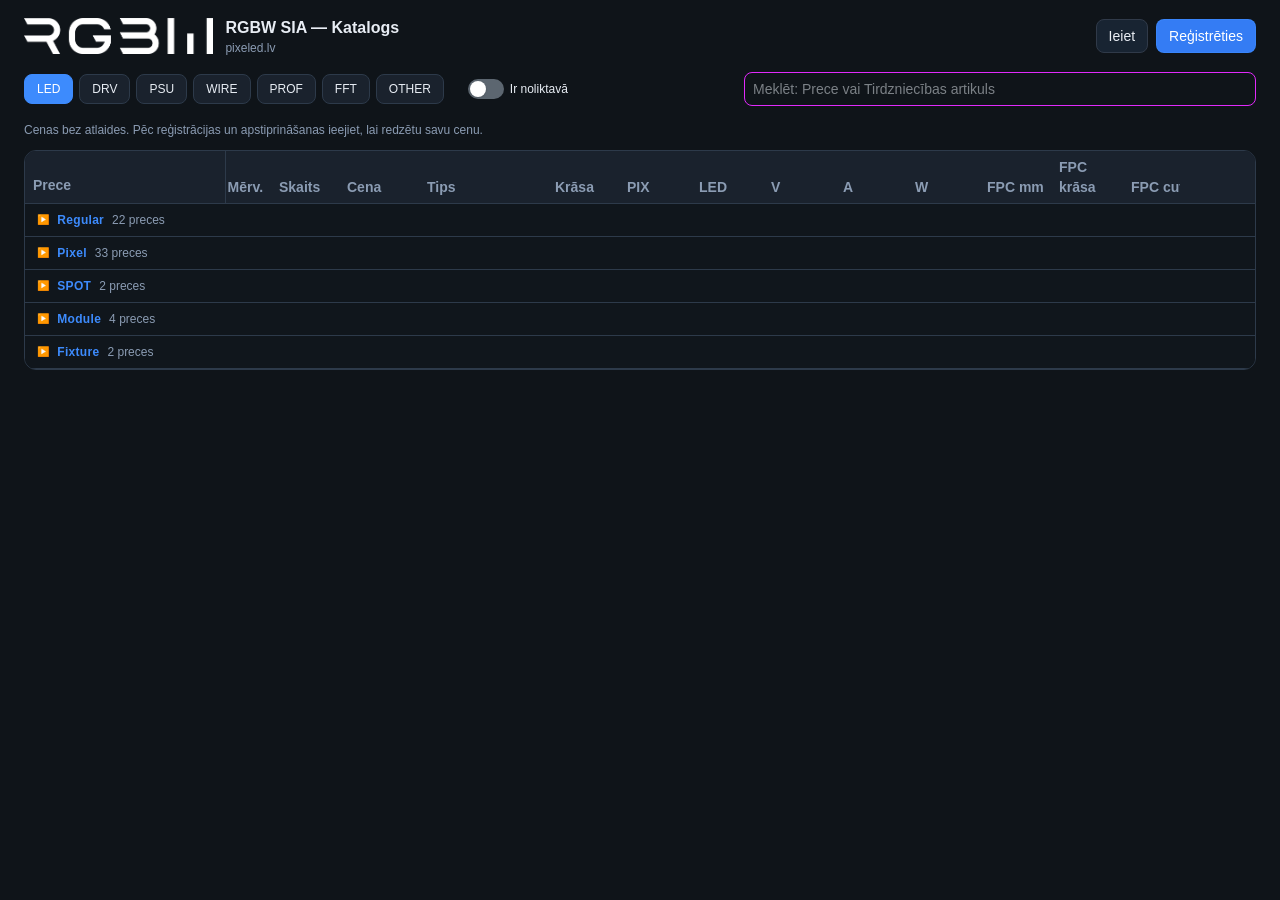
==== commit b3a876d5: "update rgbw logo" ====
--- a/katalogs/index.html
+++ b/katalogs/index.html
@@ -4,7 +4,7 @@
     <meta charset="UTF-8" />
     <meta name="viewport" content="width=device-width, initial-scale=1, viewport-fit=cover" />
     <title>RGBW — Katalogs</title>
-    <script type="module" crossorigin src="/katalogs/assets/index-CIb7EEiX.js"></script>
+    <script type="module" crossorigin src="/katalogs/assets/index-CUQdnJP0.js"></script>
     <link rel="stylesheet" crossorigin href="/katalogs/assets/index-CAlLNW6m.css">
   </head>
   <body class="min-h-screen antialiased font-sans text-[15px]">
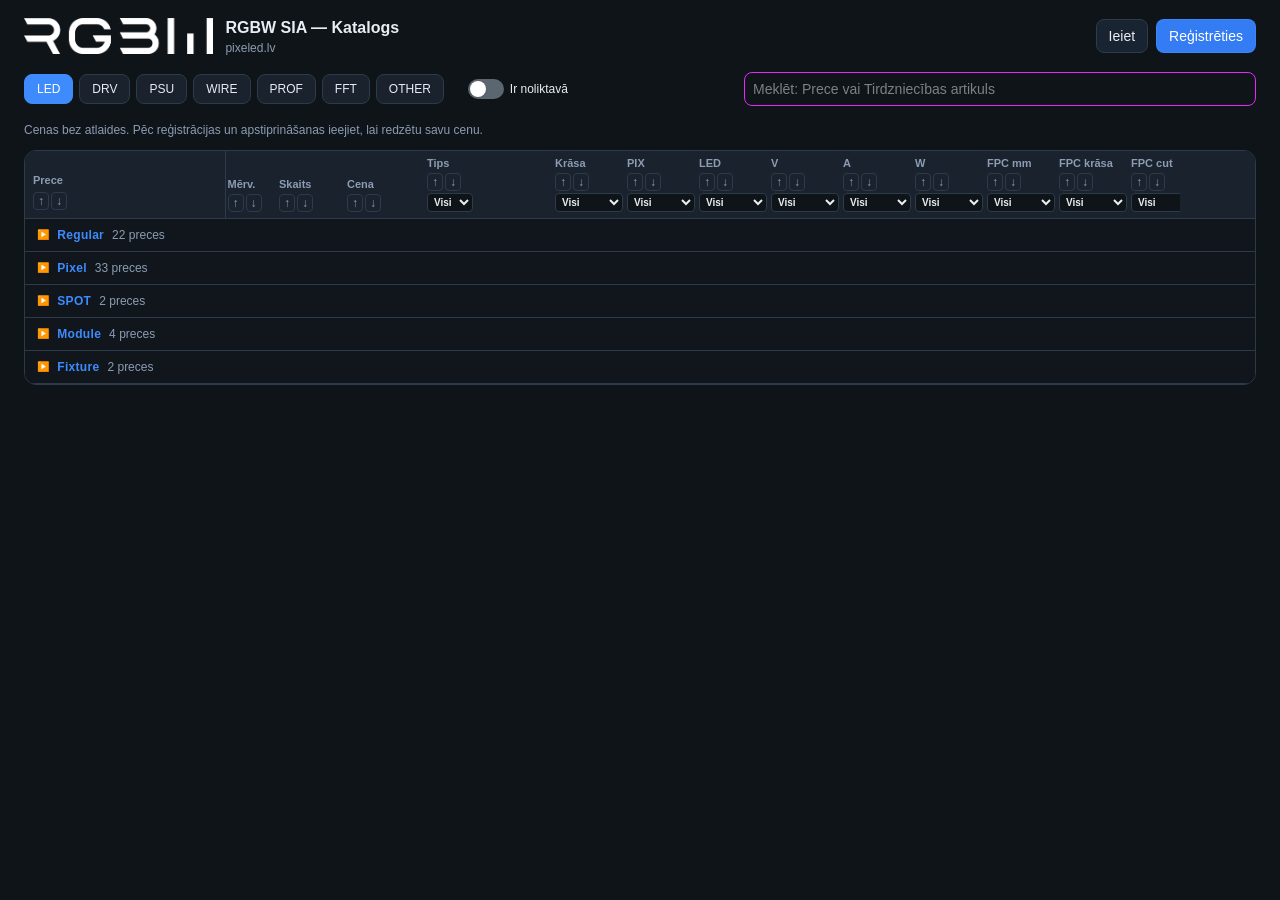
==== commit 43f71878: "updarte design for main and rgbw catalog filter" ====
--- a/katalogs/index.html
+++ b/katalogs/index.html
@@ -4,8 +4,8 @@
     <meta charset="UTF-8" />
     <meta name="viewport" content="width=device-width, initial-scale=1, viewport-fit=cover" />
     <title>RGBW — Katalogs</title>
-    <script type="module" crossorigin src="/katalogs/assets/index-CUQdnJP0.js"></script>
-    <link rel="stylesheet" crossorigin href="/katalogs/assets/index-CAlLNW6m.css">
+    <script type="module" crossorigin src="/katalogs/assets/index-DN-3bx-p.js"></script>
+    <link rel="stylesheet" crossorigin href="/katalogs/assets/index-CDkVuQB0.css">
   </head>
   <body class="min-h-screen antialiased font-sans text-[15px]">
     <div id="root"></div>
--- a/katalogs/assets/index-CDkVuQB0.css
+++ b/katalogs/assets/index-CDkVuQB0.css
@@ -0,0 +1 @@
+/*! tailwindcss v4.3.3 | MIT License | https://tailwindcss.com */@layer properties{@supports (((-webkit-hyphens:none)) and (not (margin-trim:inline))) or ((-moz-orient:inline) and (not (color:rgb(from red r g b)))){*,:before,:after,::backdrop{--tw-space-y-reverse:0;--tw-border-style:solid;--tw-leading:initial;--tw-font-weight:initial;--tw-tracking:initial;--tw-ordinal:initial;--tw-slashed-zero:initial;--tw-numeric-figure:initial;--tw-numeric-spacing:initial;--tw-numeric-fraction:initial;--tw-shadow:0 0 #0000;--tw-shadow-color:initial;--tw-shadow-alpha:100%;--tw-inset-shadow:0 0 #0000;--tw-inset-shadow-color:initial;--tw-inset-shadow-alpha:100%;--tw-ring-color:initial;--tw-ring-shadow:0 0 #0000;--tw-inset-ring-color:initial;--tw-inset-ring-shadow:0 0 #0000;--tw-ring-inset:initial;--tw-ring-offset-width:0px;--tw-ring-offset-color:#fff;--tw-ring-offset-shadow:0 0 #0000;--tw-blur:initial;--tw-brightness:initial;--tw-contrast:initial;--tw-grayscale:initial;--tw-hue-rotate:initial;--tw-invert:initial;--tw-opacity:initial;--tw-saturate:initial;--tw-sepia:initial;--tw-drop-shadow:initial;--tw-drop-shadow-color:initial;--tw-drop-shadow-alpha:100%;--tw-drop-shadow-size:initial;--tw-translate-x:0;--tw-translate-y:0;--tw-translate-z:0}}}@layer theme{:root,:host{--font-sans:-apple-system, BlinkMacSystemFont, "Segoe UI", Roboto, "Helvetica Neue", "Noto Sans", Arial, sans-serif, "Apple Color Emoji", "Segoe UI Emoji", "Segoe UI Symbol", "Noto Color Emoji";--font-mono:ui-monospace, SFMono-Regular, Menlo, Monaco, Consolas, "Liberation Mono", "Courier New", monospace;--color-red-300:oklch(80.8% .114 19.571);--color-red-400:oklch(70.4% .191 22.216);--color-red-900:oklch(39.6% .141 25.723);--color-red-950:oklch(25.8% .092 26.042);--color-orange-400:oklch(75% .183 55.934);--color-amber-300:oklch(87.9% .169 91.605);--color-amber-800:oklch(47.3% .137 46.201);--color-amber-950:oklch(27.9% .077 45.635);--color-emerald-400:oklch(76.5% .177 163.223);--color-blue-700:oklch(48.8% .243 264.376);--color-blue-950:oklch(28.2% .091 267.935);--color-fuchsia-500:oklch(66.7% .295 322.15);--color-fuchsia-700:oklch(51.8% .253 323.949);--color-fuchsia-950:oklch(29.3% .136 325.661);--color-black:#000;--color-white:#fff;--spacing:.25rem;--container-md:28rem;--container-lg:32rem;--container-4xl:56rem;--text-xs:.75rem;--text-xs--line-height:calc(1 / .75);--text-sm:.875rem;--text-sm--line-height:calc(1.25 / .875);--text-base:1rem;--text-base--line-height: 1.5 ;--text-lg:1.125rem;--text-lg--line-height:calc(1.75 / 1.125);--text-xl:1.25rem;--text-xl--line-height:calc(1.75 / 1.25);--font-weight-normal:400;--font-weight-medium:500;--font-weight-semibold:600;--tracking-normal:0em;--tracking-wide:.025em;--leading-tight:1.25;--leading-snug:1.375;--radius-lg:.5rem;--radius-xl:.75rem;--default-transition-duration:.15s;--default-transition-timing-function:cubic-bezier(.4, 0, .2, 1);--default-font-family:var(--font-sans);--default-mono-font-family:var(--font-mono)}}@layer base{*,:after,:before,::backdrop{box-sizing:border-box;border:0 solid;margin:0;padding:0}::file-selector-button{box-sizing:border-box;border:0 solid;margin:0;padding:0}html,:host{-webkit-text-size-adjust:100%;-moz-tab-size:4;tab-size:4;line-height:1.5;font-family:var(--default-font-family,-apple-system, BlinkMacSystemFont, "Segoe UI", Roboto, "Helvetica Neue", "Noto Sans", Arial, sans-serif, "Apple Color Emoji", "Segoe UI Emoji", "Segoe UI Symbol", "Noto Color Emoji");font-feature-settings:var(--default-font-feature-settings,normal);font-variation-settings:var(--default-font-variation-settings,normal);-webkit-tap-highlight-color:transparent}hr{height:0;color:inherit;border-top-width:1px}abbr:where([title]){-webkit-text-decoration:underline dotted;text-decoration:underline dotted}h1,h2,h3,h4,h5,h6{font-size:inherit;font-weight:inherit}a{color:inherit;-webkit-text-decoration:inherit;text-decoration:inherit}b,strong{font-weight:bolder}code,kbd,samp,pre{font-family:var(--default-mono-font-family,ui-monospace, SFMono-Regular, Menlo, Monaco, Consolas, "Liberation Mono", "Courier New", monospace);font-feature-settings:var(--default-mono-font-feature-settings,normal);font-variation-settings:var(--default-mono-font-variation-settings,normal);font-size:1em}small{font-size:80%}sub,sup{vertical-align:baseline;font-size:75%;line-height:0;position:relative}sub{bottom:-.25em}sup{top:-.5em}table{text-indent:0;border-color:inherit;border-collapse:collapse}:-moz-focusring:where(:not(iframe)){outline:auto}progress{vertical-align:baseline}summary{display:list-item}ol,ul,menu{list-style:none}img,svg,video,canvas,audio,iframe,embed,object{vertical-align:middle;display:block}img,video{max-width:100%;height:auto}button,input,select,optgroup,textarea{font:inherit;font-feature-settings:inherit;font-variation-settings:inherit;letter-spacing:inherit;color:inherit;opacity:1;background-color:#0000;border-radius:0}::file-selector-button{font:inherit;font-feature-settings:inherit;font-variation-settings:inherit;letter-spacing:inherit;color:inherit;opacity:1;background-color:#0000;border-radius:0}:where(select:is([multiple],[size])) optgroup{font-weight:bolder}:where(select:is([multiple],[size])) optgroup option{padding-inline-start:20px}::file-selector-button{margin-inline-end:4px}::placeholder{opacity:1}@supports (not ((-webkit-appearance:-apple-pay-button))) or (contain-intrinsic-size:1px){::placeholder{color:currentColor}@supports (color:color-mix(in lab,red,red)){::placeholder{color:color-mix(in oklab,currentcolor 50%,transparent)}}}textarea{resize:vertical}::-webkit-search-decoration{-webkit-appearance:none}::-webkit-date-and-time-value{min-height:1lh;text-align:inherit}::-webkit-datetime-edit{display:inline-flex}::-webkit-datetime-edit-fields-wrapper{padding:0}::-webkit-datetime-edit{padding-block:0}::-webkit-datetime-edit-year-field{padding-block:0}::-webkit-datetime-edit-month-field{padding-block:0}::-webkit-datetime-edit-day-field{padding-block:0}::-webkit-datetime-edit-hour-field{padding-block:0}::-webkit-datetime-edit-minute-field{padding-block:0}::-webkit-datetime-edit-second-field{padding-block:0}::-webkit-datetime-edit-millisecond-field{padding-block:0}::-webkit-datetime-edit-meridiem-field{padding-block:0}::-webkit-calendar-picker-indicator{line-height:1}:-moz-ui-invalid{box-shadow:none}button,input:where([type=button],[type=reset],[type=submit]){-webkit-appearance:button;-moz-appearance:button;appearance:button}::file-selector-button{-webkit-appearance:button;-moz-appearance:button;appearance:button}::-webkit-inner-spin-button{height:auto}::-webkit-outer-spin-button{height:auto}[hidden]:where(:not([hidden=until-found])){display:none!important}}@layer components;@layer utilities{.sr-only{clip-path:inset(50%);white-space:nowrap;border-width:0;width:1px;height:1px;margin:-1px;padding:0;position:absolute;overflow:hidden}.absolute{position:absolute}.fixed{position:fixed}.relative{position:relative}.sticky{position:sticky}.inset-0{top:0;right:0;bottom:0;left:0}.top-0{top:0}.top-0\.5{top:calc(var(--spacing) * .5)}.right-0{right:0}.left-0{left:0}.left-0\.5{left:calc(var(--spacing) * .5)}.z-10{z-index:10}.z-20{z-index:20}.z-40{z-index:40}.z-50{z-index:50}.z-\[70\]{z-index:70}.order-1{order:1}.order-2{order:2}.-mx-0\.5{margin-inline:calc(var(--spacing) * -.5)}.mx-auto{margin-inline:auto}.my-4{margin-block:calc(var(--spacing) * 4)}.mt-0\.5{margin-top:calc(var(--spacing) * .5)}.mt-1{margin-top:var(--spacing)}.mt-6{margin-top:calc(var(--spacing) * 6)}.mb-3{margin-bottom:calc(var(--spacing) * 3)}.mb-4{margin-bottom:calc(var(--spacing) * 4)}.ml-0{margin-left:0}.ml-2{margin-left:calc(var(--spacing) * 2)}.box-border{box-sizing:border-box}.block{display:block}.flex{display:flex}.grid{display:grid}.hidden{display:none}.inline-flex{display:inline-flex}.table{display:table}.h-4{height:calc(var(--spacing) * 4)}.h-5{height:calc(var(--spacing) * 5)}.h-7{height:calc(var(--spacing) * 7)}.h-9{height:calc(var(--spacing) * 9)}.h-24{height:calc(var(--spacing) * 24)}.max-h-40{max-height:calc(var(--spacing) * 40)}.min-h-0{min-height:0}.min-h-screen{min-height:100vh}.w-4{width:calc(var(--spacing) * 4)}.w-9{width:calc(var(--spacing) * 9)}.w-\[3\.25rem\]{width:3.25rem}.w-\[4\.25rem\]{width:4.25rem}.w-\[4\.75rem\]{width:4.75rem}.w-\[5rem\]{width:5rem}.w-\[8rem\]{width:8rem}.w-\[10\.5rem\]{width:10.5rem}.w-\[72px\]{width:72px}.w-\[200px\]{width:200px}.w-auto{width:auto}.w-full{width:100%}.max-w-4xl{max-width:var(--container-4xl)}.max-w-\[3\.25rem\]{max-width:3.25rem}.max-w-\[4\.25rem\]{max-width:4.25rem}.max-w-\[5rem\]{max-width:5rem}.max-w-\[7rem\]{max-width:7rem}.max-w-\[8rem\]{max-width:8rem}.max-w-\[72px\]{max-width:72px}.max-w-\[100vw\]{max-width:100vw}.max-w-\[120px\]{max-width:120px}.max-w-\[200px\]{max-width:200px}.max-w-\[240px\]{max-width:240px}.max-w-full{max-width:100%}.max-w-md{max-width:var(--container-md)}.min-w-0{min-width:0}.min-w-\[3\.25rem\]{min-width:3.25rem}.min-w-\[4\.25rem\]{min-width:4.25rem}.min-w-\[4\.75rem\]{min-width:4.75rem}.min-w-\[5rem\]{min-width:5rem}.min-w-\[8rem\]{min-width:8rem}.min-w-\[12rem\]{min-width:12rem}.min-w-\[72px\]{min-width:72px}.min-w-\[200px\]{min-width:200px}.flex-1{flex:1}.shrink-0{flex-shrink:0}.basis-48{flex-basis:calc(var(--spacing) * 48)}.border-collapse{border-collapse:collapse}.cursor-default{cursor:default}.cursor-pointer{cursor:pointer}.resize{resize:both}.flex-col{flex-direction:column}.flex-wrap{flex-wrap:wrap}.items-center{align-items:center}.items-start{align-items:flex-start}.justify-between{justify-content:space-between}.justify-center{justify-content:center}.justify-end{justify-content:flex-end}.gap-0\.5{gap:calc(var(--spacing) * .5)}.gap-1{gap:var(--spacing)}.gap-1\.5{gap:calc(var(--spacing) * 1.5)}.gap-2{gap:calc(var(--spacing) * 2)}.gap-3{gap:calc(var(--spacing) * 3)}.gap-4{gap:calc(var(--spacing) * 4)}:where(.space-y-2>:not(:last-child)){--tw-space-y-reverse:0;margin-block-start:calc(calc(var(--spacing) * 2) * var(--tw-space-y-reverse));margin-block-end:calc(calc(var(--spacing) * 2) * calc(1 - var(--tw-space-y-reverse)))}.gap-x-3{column-gap:calc(var(--spacing) * 3)}.gap-y-1{row-gap:var(--spacing)}.truncate{text-overflow:ellipsis;white-space:nowrap;overflow:hidden}.overflow-hidden{overflow:hidden}.overflow-x-auto{overflow-x:auto}.overflow-y-auto{overflow-y:auto}.rounded{border-radius:.25rem}.rounded-full{border-radius:3.40282e38px}.rounded-lg{border-radius:var(--radius-lg)}.rounded-xl{border-radius:var(--radius-xl)}.border{border-style:var(--tw-border-style);border-width:1px}.border-0{border-style:var(--tw-border-style);border-width:0}.border-y{border-block-style:var(--tw-border-style);border-block-width:1px}.border-t{border-top-style:var(--tw-border-style);border-top-width:1px}.border-r{border-right-style:var(--tw-border-style);border-right-width:1px}.border-b{border-bottom-style:var(--tw-border-style);border-bottom-width:1px}.border-l{border-left-style:var(--tw-border-style);border-left-width:1px}.border-\[var\(--accent\)\]{border-color:var(--accent)}.border-\[var\(--border\)\]{border-color:var(--border)}.border-fuchsia-500{border-color:var(--color-fuchsia-500)}.bg-\[\#5c6670\]{background-color:#5c6670}.bg-\[\#232a33\]{background-color:#232a33}.bg-\[var\(--accent\)\],.bg-\[var\(--accent\)\]\/15{background-color:var(--accent)}@supports (color:color-mix(in lab,red,red)){.bg-\[var\(--accent\)\]\/15{background-color:color-mix(in oklab,var(--accent) 15%,transparent)}}.bg-\[var\(--bg\)\],.bg-\[var\(--bg\)\]\/85{background-color:var(--bg)}@supports (color:color-mix(in lab,red,red)){.bg-\[var\(--bg\)\]\/85{background-color:color-mix(in oklab,var(--bg) 85%,transparent)}}.bg-\[var\(--surface\)\]{background-color:var(--surface)}.bg-amber-950\/35{background-color:#46190159}@supports (color:color-mix(in lab,red,red)){.bg-amber-950\/35{background-color:color-mix(in oklab,var(--color-amber-950) 35%,transparent)}}.bg-black\/55{background-color:#0000008c}@supports (color:color-mix(in lab,red,red)){.bg-black\/55{background-color:color-mix(in oklab,var(--color-black) 55%,transparent)}}.bg-black\/60{background-color:#0009}@supports (color:color-mix(in lab,red,red)){.bg-black\/60{background-color:color-mix(in oklab,var(--color-black) 60%,transparent)}}.bg-blue-950\/35{background-color:#16245659}@supports (color:color-mix(in lab,red,red)){.bg-blue-950\/35{background-color:color-mix(in oklab,var(--color-blue-950) 35%,transparent)}}.bg-fuchsia-950\/35{background-color:#4b004f59}@supports (color:color-mix(in lab,red,red)){.bg-fuchsia-950\/35{background-color:color-mix(in oklab,var(--color-fuchsia-950) 35%,transparent)}}.bg-red-950\/40{background-color:#46080966}@supports (color:color-mix(in lab,red,red)){.bg-red-950\/40{background-color:color-mix(in oklab,var(--color-red-950) 40%,transparent)}}.bg-white{background-color:var(--color-white)}.object-contain{object-fit:contain}.object-left{object-position:left}.p-1{padding:var(--spacing)}.p-2{padding:calc(var(--spacing) * 2)}.p-4{padding:calc(var(--spacing) * 4)}.p-8{padding:calc(var(--spacing) * 8)}.px-0\.5{padding-inline:calc(var(--spacing) * .5)}.px-1{padding-inline:var(--spacing)}.px-2{padding-inline:calc(var(--spacing) * 2)}.px-2\.5{padding-inline:calc(var(--spacing) * 2.5)}.px-3{padding-inline:calc(var(--spacing) * 3)}.py-0\.5{padding-block:calc(var(--spacing) * .5)}.py-1{padding-block:var(--spacing)}.py-1\.5{padding-block:calc(var(--spacing) * 1.5)}.py-2\.5{padding-block:calc(var(--spacing) * 2.5)}.py-3{padding-block:calc(var(--spacing) * 3)}.py-4{padding-block:calc(var(--spacing) * 4)}.pt-3{padding-top:calc(var(--spacing) * 3)}.pb-3{padding-bottom:calc(var(--spacing) * 3)}.text-center{text-align:center}.text-left{text-align:left}.align-bottom{vertical-align:bottom}.align-middle{vertical-align:middle}.font-mono{font-family:var(--font-mono)}.font-sans{font-family:var(--font-sans)}.text-base{font-size:var(--text-base);line-height:var(--tw-leading,var(--text-base--line-height))}.text-sm{font-size:var(--text-sm);line-height:var(--tw-leading,var(--text-sm--line-height))}.text-xs{font-size:var(--text-xs);line-height:var(--tw-leading,var(--text-xs--line-height))}.text-\[10px\]{font-size:10px}.text-\[11px\]{font-size:11px}.text-\[15px\]{font-size:15px}.leading-none{--tw-leading:1;line-height:1}.leading-snug{--tw-leading:var(--leading-snug);line-height:var(--leading-snug)}.leading-tight{--tw-leading:var(--leading-tight);line-height:var(--leading-tight)}.font-medium{--tw-font-weight:var(--font-weight-medium);font-weight:var(--font-weight-medium)}.font-normal{--tw-font-weight:var(--font-weight-normal);font-weight:var(--font-weight-normal)}.font-semibold{--tw-font-weight:var(--font-weight-semibold);font-weight:var(--font-weight-semibold)}.tracking-normal{--tw-tracking:var(--tracking-normal);letter-spacing:var(--tracking-normal)}.tracking-wide{--tw-tracking:var(--tracking-wide);letter-spacing:var(--tracking-wide)}.\[overflow-wrap\:anywhere\]{overflow-wrap:anywhere}.break-words{overflow-wrap:break-word}.whitespace-normal{white-space:normal}.text-\[var\(--accent\)\]{color:var(--accent)}.text-\[var\(--muted\)\]{color:var(--muted)}.text-\[var\(--text\)\]{color:var(--text)}.text-amber-300{color:var(--color-amber-300)}.text-emerald-400{color:var(--color-emerald-400)}.text-orange-400{color:var(--color-orange-400)}.text-red-300{color:var(--color-red-300)}.text-red-400{color:var(--color-red-400)}.text-white{color:var(--color-white)}.normal-case{text-transform:none}.uppercase{text-transform:uppercase}.italic{font-style:italic}.tabular-nums{--tw-numeric-spacing:tabular-nums;font-variant-numeric:var(--tw-ordinal,) var(--tw-slashed-zero,) var(--tw-numeric-figure,) var(--tw-numeric-spacing,) var(--tw-numeric-fraction,)}.line-through{text-decoration-line:line-through}.antialiased{-webkit-font-smoothing:antialiased;-moz-osx-font-smoothing:grayscale}.shadow{--tw-shadow:0 1px 3px 0 var(--tw-shadow-color,#0000001a), 0 1px 2px -1px var(--tw-shadow-color,#0000001a);box-shadow:var(--tw-inset-shadow),var(--tw-inset-ring-shadow),var(--tw-ring-offset-shadow),var(--tw-ring-shadow),var(--tw-shadow)}.shadow-xl{--tw-shadow:0 20px 25px -5px var(--tw-shadow-color,#0000001a), 0 8px 10px -6px var(--tw-shadow-color,#0000001a);box-shadow:var(--tw-inset-shadow),var(--tw-inset-ring-shadow),var(--tw-ring-offset-shadow),var(--tw-ring-shadow),var(--tw-shadow)}.ring-1{--tw-ring-shadow:var(--tw-ring-inset,) 0 0 0 calc(1px + var(--tw-ring-offset-width)) var(--tw-ring-color,currentcolor);box-shadow:var(--tw-inset-shadow),var(--tw-inset-ring-shadow),var(--tw-ring-offset-shadow),var(--tw-ring-shadow),var(--tw-shadow)}.ring-amber-800\/45{--tw-ring-color:#953d0073}@supports (color:color-mix(in lab,red,red)){.ring-amber-800\/45{--tw-ring-color:color-mix(in oklab, var(--color-amber-800) 45%, transparent)}}.ring-blue-700\/45{--tw-ring-color:#1447e673}@supports (color:color-mix(in lab,red,red)){.ring-blue-700\/45{--tw-ring-color:color-mix(in oklab, var(--color-blue-700) 45%, transparent)}}.ring-fuchsia-700\/45{--tw-ring-color:#a600b573}@supports (color:color-mix(in lab,red,red)){.ring-fuchsia-700\/45{--tw-ring-color:color-mix(in oklab, var(--color-fuchsia-700) 45%, transparent)}}.ring-red-900\/50{--tw-ring-color:#82181a80}@supports (color:color-mix(in lab,red,red)){.ring-red-900\/50{--tw-ring-color:color-mix(in oklab, var(--color-red-900) 50%, transparent)}}.brightness-0{--tw-brightness:brightness(0%);filter:var(--tw-blur,) var(--tw-brightness,) var(--tw-contrast,) var(--tw-grayscale,) var(--tw-hue-rotate,) var(--tw-invert,) var(--tw-saturate,) var(--tw-sepia,) var(--tw-drop-shadow,)}.invert{--tw-invert:invert(100%);filter:var(--tw-blur,) var(--tw-brightness,) var(--tw-contrast,) var(--tw-grayscale,) var(--tw-hue-rotate,) var(--tw-invert,) var(--tw-saturate,) var(--tw-sepia,) var(--tw-drop-shadow,)}.transition-colors{transition-property:color,background-color,border-color,outline-color,text-decoration-color,fill,stroke,--tw-gradient-from,--tw-gradient-via,--tw-gradient-to;transition-timing-function:var(--tw-ease,var(--default-transition-timing-function));transition-duration:var(--tw-duration,var(--default-transition-duration))}.transition-transform{transition-property:transform,translate,scale,rotate;transition-timing-function:var(--tw-ease,var(--default-transition-timing-function));transition-duration:var(--tw-duration,var(--default-transition-duration))}.select-none{-webkit-user-select:none;user-select:none}.peer-checked\:translate-x-4:is(:where(.peer):checked~*){--tw-translate-x:calc(var(--spacing) * 4);translate:var(--tw-translate-x) var(--tw-translate-y)}.peer-checked\:bg-\[var\(--accent\)\]:is(:where(.peer):checked~*){background-color:var(--accent)}@media(hover:hover){.hover\:border-\[var\(--accent\)\]:hover{border-color:var(--accent)}.hover\:bg-\[var\(--surface\)\]\/60:hover{background-color:var(--surface)}@supports (color:color-mix(in lab,red,red)){.hover\:bg-\[var\(--surface\)\]\/60:hover{background-color:color-mix(in oklab,var(--surface) 60%,transparent)}}.hover\:text-\[var\(--accent\)\]:hover{color:var(--accent)}.hover\:text-\[var\(--text\)\]:hover{color:var(--text)}.hover\:underline:hover{text-decoration-line:underline}}.focus\:outline-none:focus{--tw-outline-style:none;outline-style:none}.focus-visible\:ring-2:focus-visible{--tw-ring-shadow:var(--tw-ring-inset,) 0 0 0 calc(2px + var(--tw-ring-offset-width)) var(--tw-ring-color,currentcolor);box-shadow:var(--tw-inset-shadow),var(--tw-inset-ring-shadow),var(--tw-ring-offset-shadow),var(--tw-ring-shadow),var(--tw-shadow)}.focus-visible\:ring-\[var\(--accent\)\]:focus-visible{--tw-ring-color:var(--accent)}@media(min-width:40rem){.sm\:order-1{order:1}.sm\:order-2{order:2}.sm\:ml-4{margin-left:calc(var(--spacing) * 4)}.sm\:ml-auto{margin-left:auto}.sm\:hidden{display:none}.sm\:inline{display:inline}.sm\:h-8{height:calc(var(--spacing) * 8)}.sm\:max-h-48{max-height:calc(var(--spacing) * 48)}.sm\:w-\[48\%\]{width:48%}.sm\:max-w-\[52\%\]{max-width:52%}.sm\:max-w-\[140px\]{max-width:140px}.sm\:max-w-\[270px\]{max-width:270px}.sm\:max-w-lg{max-width:var(--container-lg)}.sm\:flex-1{flex:1}.sm\:grid-cols-2{grid-template-columns:repeat(2,minmax(0,1fr))}.sm\:flex-row{flex-direction:row}.sm\:items-end{align-items:flex-end}.sm\:items-start{align-items:flex-start}.sm\:justify-between{justify-content:space-between}.sm\:gap-2{gap:calc(var(--spacing) * 2)}.sm\:gap-4{gap:calc(var(--spacing) * 4)}.sm\:object-right{object-position:right}.sm\:px-3{padding-inline:calc(var(--spacing) * 3)}.sm\:px-4{padding-inline:calc(var(--spacing) * 4)}.sm\:px-6{padding-inline:calc(var(--spacing) * 6)}.sm\:py-3{padding-block:calc(var(--spacing) * 3)}.sm\:py-5{padding-block:calc(var(--spacing) * 5)}.sm\:text-right{text-align:right}.sm\:text-lg{font-size:var(--text-lg);line-height:var(--tw-leading,var(--text-lg--line-height))}.sm\:text-xs{font-size:var(--text-xs);line-height:var(--tw-leading,var(--text-xs--line-height))}}@media(min-width:48rem){.md\:px-6{padding-inline:calc(var(--spacing) * 6)}.md\:text-xl{font-size:var(--text-xl);line-height:var(--tw-leading,var(--text-xl--line-height))}}}:root{--bg:#0f1419;--surface:#1a222d;--border:#2d3a4a;--text:#e8edf4;--muted:#8b9cb3;--accent:#3d8bfd}body{background:var(--bg);color:var(--text);padding-left:env(safe-area-inset-left);padding-right:env(safe-area-inset-right);padding-bottom:env(safe-area-inset-bottom)}input,textarea,select{direction:ltr!important;unicode-bidi:normal!important}.btn-ui{color:#e9edf3;background:#182432;border:1px solid #303a49;border-radius:.5rem;padding:.375rem .75rem;font-size:.875rem;line-height:1.25rem;transition:border-color .12s,background-color .12s,color .12s,opacity .12s}.btn-ui:hover{background:#1a2736;border-color:#ffffff7c}.btn-ui:disabled{opacity:.5}.btn-ui-primary{border-color:var(--accent)}@supports (color:color-mix(in lab,red,red)){.btn-ui-primary{border-color:color-mix(in oklab,var(--accent) 65%,transparent)}}.btn-ui-primary{background:var(--accent)}@supports (color:color-mix(in lab,red,red)){.btn-ui-primary{background:color-mix(in oklab,var(--accent) 75%,#1d4ed8)}}.btn-ui-primary{color:#fff}.btn-ui-primary:hover{border-color:var(--accent)}@supports (color:color-mix(in lab,red,red)){.btn-ui-primary:hover{border-color:color-mix(in oklab,var(--accent) 90%,white)}}.btn-ui-primary:hover{background:var(--accent)}@supports (color:color-mix(in lab,red,red)){.btn-ui-primary:hover{background:color-mix(in oklab,var(--accent) 82%,#1e40af28)}}@property --tw-space-y-reverse{syntax:"*";inherits:false;initial-value:0}@property --tw-border-style{syntax:"*";inherits:false;initial-value:solid}@property --tw-leading{syntax:"*";inherits:false}@property --tw-font-weight{syntax:"*";inherits:false}@property --tw-tracking{syntax:"*";inherits:false}@property --tw-ordinal{syntax:"*";inherits:false}@property --tw-slashed-zero{syntax:"*";inherits:false}@property --tw-numeric-figure{syntax:"*";inherits:false}@property --tw-numeric-spacing{syntax:"*";inherits:false}@property --tw-numeric-fraction{syntax:"*";inherits:false}@property --tw-shadow{syntax:"*";inherits:false;initial-value:0 0 #0000}@property --tw-shadow-color{syntax:"*";inherits:false}@property --tw-shadow-alpha{syntax:"<percentage>";inherits:false;initial-value:100%}@property --tw-inset-shadow{syntax:"*";inherits:false;initial-value:0 0 #0000}@property --tw-inset-shadow-color{syntax:"*";inherits:false}@property --tw-inset-shadow-alpha{syntax:"<percentage>";inherits:false;initial-value:100%}@property --tw-ring-color{syntax:"*";inherits:false}@property --tw-ring-shadow{syntax:"*";inherits:false;initial-value:0 0 #0000}@property --tw-inset-ring-color{syntax:"*";inherits:false}@property --tw-inset-ring-shadow{syntax:"*";inherits:false;initial-value:0 0 #0000}@property --tw-ring-inset{syntax:"*";inherits:false}@property --tw-ring-offset-width{syntax:"<length>";inherits:false;initial-value:0}@property --tw-ring-offset-color{syntax:"*";inherits:false;initial-value:#fff}@property --tw-ring-offset-shadow{syntax:"*";inherits:false;initial-value:0 0 #0000}@property --tw-blur{syntax:"*";inherits:false}@property --tw-brightness{syntax:"*";inherits:false}@property --tw-contrast{syntax:"*";inherits:false}@property --tw-grayscale{syntax:"*";inherits:false}@property --tw-hue-rotate{syntax:"*";inherits:false}@property --tw-invert{syntax:"*";inherits:false}@property --tw-opacity{syntax:"*";inherits:false}@property --tw-saturate{syntax:"*";inherits:false}@property --tw-sepia{syntax:"*";inherits:false}@property --tw-drop-shadow{syntax:"*";inherits:false}@property --tw-drop-shadow-color{syntax:"*";inherits:false}@property --tw-drop-shadow-alpha{syntax:"<percentage>";inherits:false;initial-value:100%}@property --tw-drop-shadow-size{syntax:"*";inherits:false}@property --tw-translate-x{syntax:"*";inherits:false;initial-value:0}@property --tw-translate-y{syntax:"*";inherits:false;initial-value:0}@property --tw-translate-z{syntax:"*";inherits:false;initial-value:0}
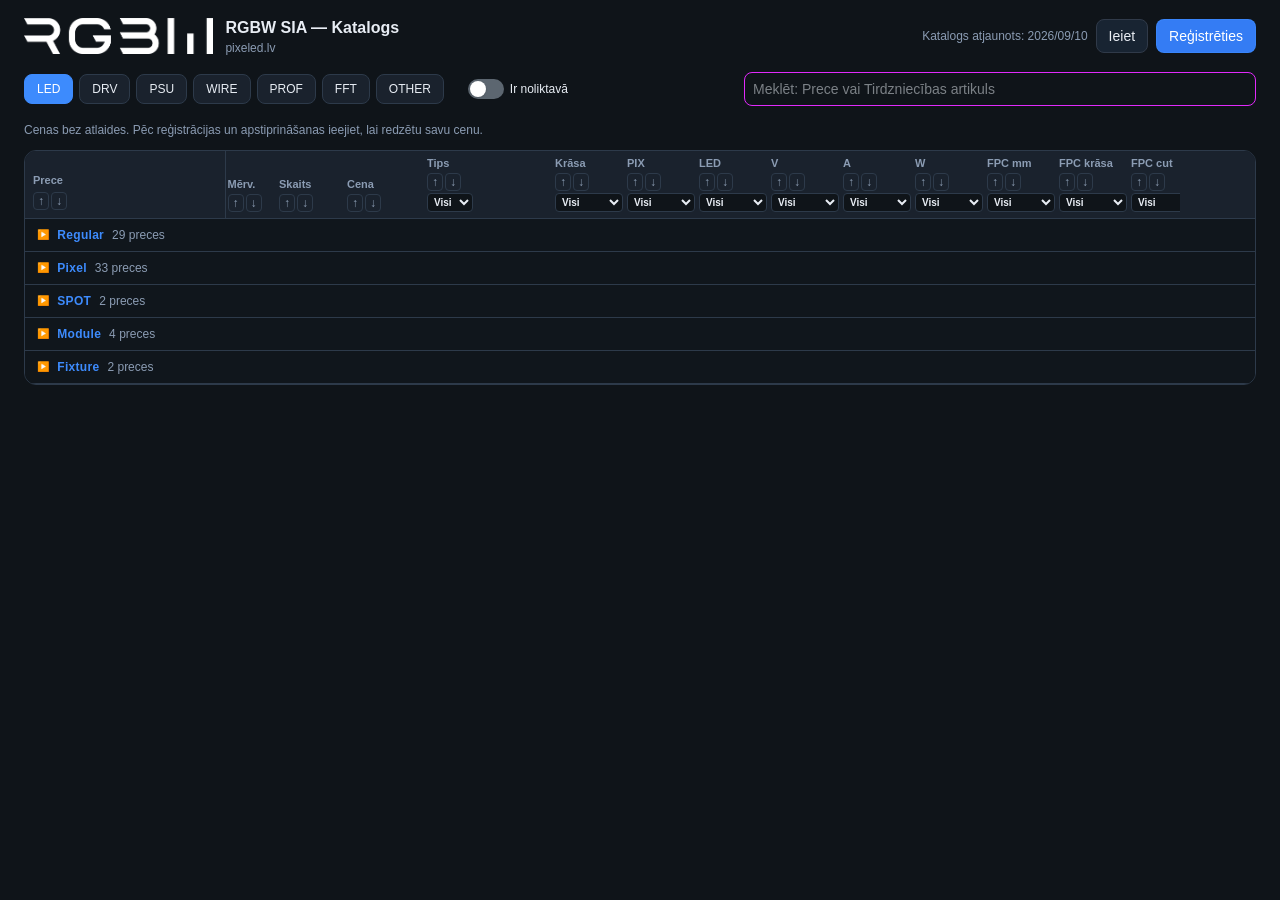
==== commit 9c8a71b3: "update page add date in page top right, to see when its updated" ====
--- a/katalogs/index.html
+++ b/katalogs/index.html
@@ -4,8 +4,8 @@
     <meta charset="UTF-8" />
     <meta name="viewport" content="width=device-width, initial-scale=1, viewport-fit=cover" />
     <title>RGBW — Katalogs</title>
-    <script type="module" crossorigin src="/katalogs/assets/index-DN-3bx-p.js"></script>
-    <link rel="stylesheet" crossorigin href="/katalogs/assets/index-CDkVuQB0.css">
+    <script type="module" crossorigin src="/katalogs/assets/index-CWZbu66N.js"></script>
+    <link rel="stylesheet" crossorigin href="/katalogs/assets/index-QPpaNJJW.css">
   </head>
   <body class="min-h-screen antialiased font-sans text-[15px]">
     <div id="root"></div>
--- a/katalogs/assets/index-QPpaNJJW.css
+++ b/katalogs/assets/index-QPpaNJJW.css
@@ -0,0 +1 @@
+/*! tailwindcss v4.3.3 | MIT License | https://tailwindcss.com */@layer properties{@supports (((-webkit-hyphens:none)) and (not (margin-trim:inline))) or ((-moz-orient:inline) and (not (color:rgb(from red r g b)))){*,:before,:after,::backdrop{--tw-space-y-reverse:0;--tw-border-style:solid;--tw-leading:initial;--tw-font-weight:initial;--tw-tracking:initial;--tw-ordinal:initial;--tw-slashed-zero:initial;--tw-numeric-figure:initial;--tw-numeric-spacing:initial;--tw-numeric-fraction:initial;--tw-shadow:0 0 #0000;--tw-shadow-color:initial;--tw-shadow-alpha:100%;--tw-inset-shadow:0 0 #0000;--tw-inset-shadow-color:initial;--tw-inset-shadow-alpha:100%;--tw-ring-color:initial;--tw-ring-shadow:0 0 #0000;--tw-inset-ring-color:initial;--tw-inset-ring-shadow:0 0 #0000;--tw-ring-inset:initial;--tw-ring-offset-width:0px;--tw-ring-offset-color:#fff;--tw-ring-offset-shadow:0 0 #0000;--tw-blur:initial;--tw-brightness:initial;--tw-contrast:initial;--tw-grayscale:initial;--tw-hue-rotate:initial;--tw-invert:initial;--tw-opacity:initial;--tw-saturate:initial;--tw-sepia:initial;--tw-drop-shadow:initial;--tw-drop-shadow-color:initial;--tw-drop-shadow-alpha:100%;--tw-drop-shadow-size:initial;--tw-translate-x:0;--tw-translate-y:0;--tw-translate-z:0}}}@layer theme{:root,:host{--font-sans:-apple-system, BlinkMacSystemFont, "Segoe UI", Roboto, "Helvetica Neue", "Noto Sans", Arial, sans-serif, "Apple Color Emoji", "Segoe UI Emoji", "Segoe UI Symbol", "Noto Color Emoji";--font-mono:ui-monospace, SFMono-Regular, Menlo, Monaco, Consolas, "Liberation Mono", "Courier New", monospace;--color-red-300:oklch(80.8% .114 19.571);--color-red-400:oklch(70.4% .191 22.216);--color-red-900:oklch(39.6% .141 25.723);--color-red-950:oklch(25.8% .092 26.042);--color-orange-400:oklch(75% .183 55.934);--color-amber-300:oklch(87.9% .169 91.605);--color-amber-800:oklch(47.3% .137 46.201);--color-amber-950:oklch(27.9% .077 45.635);--color-emerald-400:oklch(76.5% .177 163.223);--color-blue-700:oklch(48.8% .243 264.376);--color-blue-950:oklch(28.2% .091 267.935);--color-fuchsia-500:oklch(66.7% .295 322.15);--color-fuchsia-700:oklch(51.8% .253 323.949);--color-fuchsia-950:oklch(29.3% .136 325.661);--color-black:#000;--color-white:#fff;--spacing:.25rem;--container-md:28rem;--container-lg:32rem;--container-4xl:56rem;--text-xs:.75rem;--text-xs--line-height:calc(1 / .75);--text-sm:.875rem;--text-sm--line-height:calc(1.25 / .875);--text-base:1rem;--text-base--line-height: 1.5 ;--text-lg:1.125rem;--text-lg--line-height:calc(1.75 / 1.125);--text-xl:1.25rem;--text-xl--line-height:calc(1.75 / 1.25);--font-weight-normal:400;--font-weight-medium:500;--font-weight-semibold:600;--tracking-normal:0em;--tracking-wide:.025em;--leading-tight:1.25;--leading-snug:1.375;--radius-lg:.5rem;--radius-xl:.75rem;--default-transition-duration:.15s;--default-transition-timing-function:cubic-bezier(.4, 0, .2, 1);--default-font-family:var(--font-sans);--default-mono-font-family:var(--font-mono)}}@layer base{*,:after,:before,::backdrop{box-sizing:border-box;border:0 solid;margin:0;padding:0}::file-selector-button{box-sizing:border-box;border:0 solid;margin:0;padding:0}html,:host{-webkit-text-size-adjust:100%;-moz-tab-size:4;tab-size:4;line-height:1.5;font-family:var(--default-font-family,-apple-system, BlinkMacSystemFont, "Segoe UI", Roboto, "Helvetica Neue", "Noto Sans", Arial, sans-serif, "Apple Color Emoji", "Segoe UI Emoji", "Segoe UI Symbol", "Noto Color Emoji");font-feature-settings:var(--default-font-feature-settings,normal);font-variation-settings:var(--default-font-variation-settings,normal);-webkit-tap-highlight-color:transparent}hr{height:0;color:inherit;border-top-width:1px}abbr:where([title]){-webkit-text-decoration:underline dotted;text-decoration:underline dotted}h1,h2,h3,h4,h5,h6{font-size:inherit;font-weight:inherit}a{color:inherit;-webkit-text-decoration:inherit;text-decoration:inherit}b,strong{font-weight:bolder}code,kbd,samp,pre{font-family:var(--default-mono-font-family,ui-monospace, SFMono-Regular, Menlo, Monaco, Consolas, "Liberation Mono", "Courier New", monospace);font-feature-settings:var(--default-mono-font-feature-settings,normal);font-variation-settings:var(--default-mono-font-variation-settings,normal);font-size:1em}small{font-size:80%}sub,sup{vertical-align:baseline;font-size:75%;line-height:0;position:relative}sub{bottom:-.25em}sup{top:-.5em}table{text-indent:0;border-color:inherit;border-collapse:collapse}:-moz-focusring:where(:not(iframe)){outline:auto}progress{vertical-align:baseline}summary{display:list-item}ol,ul,menu{list-style:none}img,svg,video,canvas,audio,iframe,embed,object{vertical-align:middle;display:block}img,video{max-width:100%;height:auto}button,input,select,optgroup,textarea{font:inherit;font-feature-settings:inherit;font-variation-settings:inherit;letter-spacing:inherit;color:inherit;opacity:1;background-color:#0000;border-radius:0}::file-selector-button{font:inherit;font-feature-settings:inherit;font-variation-settings:inherit;letter-spacing:inherit;color:inherit;opacity:1;background-color:#0000;border-radius:0}:where(select:is([multiple],[size])) optgroup{font-weight:bolder}:where(select:is([multiple],[size])) optgroup option{padding-inline-start:20px}::file-selector-button{margin-inline-end:4px}::placeholder{opacity:1}@supports (not ((-webkit-appearance:-apple-pay-button))) or (contain-intrinsic-size:1px){::placeholder{color:currentColor}@supports (color:color-mix(in lab,red,red)){::placeholder{color:color-mix(in oklab,currentcolor 50%,transparent)}}}textarea{resize:vertical}::-webkit-search-decoration{-webkit-appearance:none}::-webkit-date-and-time-value{min-height:1lh;text-align:inherit}::-webkit-datetime-edit{display:inline-flex}::-webkit-datetime-edit-fields-wrapper{padding:0}::-webkit-datetime-edit{padding-block:0}::-webkit-datetime-edit-year-field{padding-block:0}::-webkit-datetime-edit-month-field{padding-block:0}::-webkit-datetime-edit-day-field{padding-block:0}::-webkit-datetime-edit-hour-field{padding-block:0}::-webkit-datetime-edit-minute-field{padding-block:0}::-webkit-datetime-edit-second-field{padding-block:0}::-webkit-datetime-edit-millisecond-field{padding-block:0}::-webkit-datetime-edit-meridiem-field{padding-block:0}::-webkit-calendar-picker-indicator{line-height:1}:-moz-ui-invalid{box-shadow:none}button,input:where([type=button],[type=reset],[type=submit]){-webkit-appearance:button;-moz-appearance:button;appearance:button}::file-selector-button{-webkit-appearance:button;-moz-appearance:button;appearance:button}::-webkit-inner-spin-button{height:auto}::-webkit-outer-spin-button{height:auto}[hidden]:where(:not([hidden=until-found])){display:none!important}}@layer components;@layer utilities{.sr-only{clip-path:inset(50%);white-space:nowrap;border-width:0;width:1px;height:1px;margin:-1px;padding:0;position:absolute;overflow:hidden}.absolute{position:absolute}.fixed{position:fixed}.relative{position:relative}.sticky{position:sticky}.inset-0{top:0;right:0;bottom:0;left:0}.top-0{top:0}.top-0\.5{top:calc(var(--spacing) * .5)}.right-0{right:0}.left-0{left:0}.left-0\.5{left:calc(var(--spacing) * .5)}.z-10{z-index:10}.z-20{z-index:20}.z-40{z-index:40}.z-50{z-index:50}.z-\[70\]{z-index:70}.order-1{order:1}.order-2{order:2}.-mx-0\.5{margin-inline:calc(var(--spacing) * -.5)}.mx-auto{margin-inline:auto}.my-4{margin-block:calc(var(--spacing) * 4)}.mt-0\.5{margin-top:calc(var(--spacing) * .5)}.mt-1{margin-top:var(--spacing)}.mt-6{margin-top:calc(var(--spacing) * 6)}.mb-3{margin-bottom:calc(var(--spacing) * 3)}.mb-4{margin-bottom:calc(var(--spacing) * 4)}.ml-0{margin-left:0}.ml-2{margin-left:calc(var(--spacing) * 2)}.box-border{box-sizing:border-box}.block{display:block}.flex{display:flex}.grid{display:grid}.hidden{display:none}.inline-flex{display:inline-flex}.table{display:table}.h-4{height:calc(var(--spacing) * 4)}.h-5{height:calc(var(--spacing) * 5)}.h-7{height:calc(var(--spacing) * 7)}.h-9{height:calc(var(--spacing) * 9)}.h-24{height:calc(var(--spacing) * 24)}.max-h-40{max-height:calc(var(--spacing) * 40)}.min-h-0{min-height:0}.min-h-screen{min-height:100vh}.w-4{width:calc(var(--spacing) * 4)}.w-9{width:calc(var(--spacing) * 9)}.w-\[3\.25rem\]{width:3.25rem}.w-\[4\.25rem\]{width:4.25rem}.w-\[4\.75rem\]{width:4.75rem}.w-\[5rem\]{width:5rem}.w-\[8rem\]{width:8rem}.w-\[10\.5rem\]{width:10.5rem}.w-\[72px\]{width:72px}.w-\[200px\]{width:200px}.w-auto{width:auto}.w-full{width:100%}.max-w-4xl{max-width:var(--container-4xl)}.max-w-\[3\.25rem\]{max-width:3.25rem}.max-w-\[4\.25rem\]{max-width:4.25rem}.max-w-\[5rem\]{max-width:5rem}.max-w-\[7rem\]{max-width:7rem}.max-w-\[8rem\]{max-width:8rem}.max-w-\[72px\]{max-width:72px}.max-w-\[100vw\]{max-width:100vw}.max-w-\[120px\]{max-width:120px}.max-w-\[200px\]{max-width:200px}.max-w-\[240px\]{max-width:240px}.max-w-full{max-width:100%}.max-w-md{max-width:var(--container-md)}.min-w-0{min-width:0}.min-w-\[3\.25rem\]{min-width:3.25rem}.min-w-\[4\.25rem\]{min-width:4.25rem}.min-w-\[4\.75rem\]{min-width:4.75rem}.min-w-\[5rem\]{min-width:5rem}.min-w-\[8rem\]{min-width:8rem}.min-w-\[12rem\]{min-width:12rem}.min-w-\[72px\]{min-width:72px}.min-w-\[200px\]{min-width:200px}.flex-1{flex:1}.shrink-0{flex-shrink:0}.basis-48{flex-basis:calc(var(--spacing) * 48)}.border-collapse{border-collapse:collapse}.cursor-default{cursor:default}.cursor-help{cursor:help}.cursor-pointer{cursor:pointer}.resize{resize:both}.flex-col{flex-direction:column}.flex-wrap{flex-wrap:wrap}.items-center{align-items:center}.items-start{align-items:flex-start}.justify-between{justify-content:space-between}.justify-center{justify-content:center}.justify-end{justify-content:flex-end}.gap-0\.5{gap:calc(var(--spacing) * .5)}.gap-1{gap:var(--spacing)}.gap-1\.5{gap:calc(var(--spacing) * 1.5)}.gap-2{gap:calc(var(--spacing) * 2)}.gap-3{gap:calc(var(--spacing) * 3)}.gap-4{gap:calc(var(--spacing) * 4)}:where(.space-y-2>:not(:last-child)){--tw-space-y-reverse:0;margin-block-start:calc(calc(var(--spacing) * 2) * var(--tw-space-y-reverse));margin-block-end:calc(calc(var(--spacing) * 2) * calc(1 - var(--tw-space-y-reverse)))}.gap-x-3{column-gap:calc(var(--spacing) * 3)}.gap-y-1{row-gap:var(--spacing)}.truncate{text-overflow:ellipsis;white-space:nowrap;overflow:hidden}.overflow-hidden{overflow:hidden}.overflow-x-auto{overflow-x:auto}.overflow-y-auto{overflow-y:auto}.rounded{border-radius:.25rem}.rounded-full{border-radius:3.40282e38px}.rounded-lg{border-radius:var(--radius-lg)}.rounded-xl{border-radius:var(--radius-xl)}.border{border-style:var(--tw-border-style);border-width:1px}.border-0{border-style:var(--tw-border-style);border-width:0}.border-y{border-block-style:var(--tw-border-style);border-block-width:1px}.border-t{border-top-style:var(--tw-border-style);border-top-width:1px}.border-r{border-right-style:var(--tw-border-style);border-right-width:1px}.border-b{border-bottom-style:var(--tw-border-style);border-bottom-width:1px}.border-l{border-left-style:var(--tw-border-style);border-left-width:1px}.border-\[var\(--accent\)\]{border-color:var(--accent)}.border-\[var\(--border\)\]{border-color:var(--border)}.border-fuchsia-500{border-color:var(--color-fuchsia-500)}.bg-\[\#5c6670\]{background-color:#5c6670}.bg-\[\#232a33\]{background-color:#232a33}.bg-\[var\(--accent\)\],.bg-\[var\(--accent\)\]\/15{background-color:var(--accent)}@supports (color:color-mix(in lab,red,red)){.bg-\[var\(--accent\)\]\/15{background-color:color-mix(in oklab,var(--accent) 15%,transparent)}}.bg-\[var\(--bg\)\],.bg-\[var\(--bg\)\]\/85{background-color:var(--bg)}@supports (color:color-mix(in lab,red,red)){.bg-\[var\(--bg\)\]\/85{background-color:color-mix(in oklab,var(--bg) 85%,transparent)}}.bg-\[var\(--surface\)\]{background-color:var(--surface)}.bg-amber-950\/35{background-color:#46190159}@supports (color:color-mix(in lab,red,red)){.bg-amber-950\/35{background-color:color-mix(in oklab,var(--color-amber-950) 35%,transparent)}}.bg-black\/55{background-color:#0000008c}@supports (color:color-mix(in lab,red,red)){.bg-black\/55{background-color:color-mix(in oklab,var(--color-black) 55%,transparent)}}.bg-black\/60{background-color:#0009}@supports (color:color-mix(in lab,red,red)){.bg-black\/60{background-color:color-mix(in oklab,var(--color-black) 60%,transparent)}}.bg-blue-950\/35{background-color:#16245659}@supports (color:color-mix(in lab,red,red)){.bg-blue-950\/35{background-color:color-mix(in oklab,var(--color-blue-950) 35%,transparent)}}.bg-fuchsia-950\/35{background-color:#4b004f59}@supports (color:color-mix(in lab,red,red)){.bg-fuchsia-950\/35{background-color:color-mix(in oklab,var(--color-fuchsia-950) 35%,transparent)}}.bg-red-950\/40{background-color:#46080966}@supports (color:color-mix(in lab,red,red)){.bg-red-950\/40{background-color:color-mix(in oklab,var(--color-red-950) 40%,transparent)}}.bg-white{background-color:var(--color-white)}.object-contain{object-fit:contain}.object-left{object-position:left}.p-1{padding:var(--spacing)}.p-2{padding:calc(var(--spacing) * 2)}.p-4{padding:calc(var(--spacing) * 4)}.p-8{padding:calc(var(--spacing) * 8)}.px-0\.5{padding-inline:calc(var(--spacing) * .5)}.px-1{padding-inline:var(--spacing)}.px-2{padding-inline:calc(var(--spacing) * 2)}.px-2\.5{padding-inline:calc(var(--spacing) * 2.5)}.px-3{padding-inline:calc(var(--spacing) * 3)}.py-0\.5{padding-block:calc(var(--spacing) * .5)}.py-1{padding-block:var(--spacing)}.py-1\.5{padding-block:calc(var(--spacing) * 1.5)}.py-2\.5{padding-block:calc(var(--spacing) * 2.5)}.py-3{padding-block:calc(var(--spacing) * 3)}.py-4{padding-block:calc(var(--spacing) * 4)}.pt-3{padding-top:calc(var(--spacing) * 3)}.pb-3{padding-bottom:calc(var(--spacing) * 3)}.text-center{text-align:center}.text-left{text-align:left}.align-bottom{vertical-align:bottom}.align-middle{vertical-align:middle}.font-mono{font-family:var(--font-mono)}.font-sans{font-family:var(--font-sans)}.text-base{font-size:var(--text-base);line-height:var(--tw-leading,var(--text-base--line-height))}.text-sm{font-size:var(--text-sm);line-height:var(--tw-leading,var(--text-sm--line-height))}.text-xs{font-size:var(--text-xs);line-height:var(--tw-leading,var(--text-xs--line-height))}.text-\[10px\]{font-size:10px}.text-\[11px\]{font-size:11px}.text-\[15px\]{font-size:15px}.leading-none{--tw-leading:1;line-height:1}.leading-snug{--tw-leading:var(--leading-snug);line-height:var(--leading-snug)}.leading-tight{--tw-leading:var(--leading-tight);line-height:var(--leading-tight)}.font-medium{--tw-font-weight:var(--font-weight-medium);font-weight:var(--font-weight-medium)}.font-normal{--tw-font-weight:var(--font-weight-normal);font-weight:var(--font-weight-normal)}.font-semibold{--tw-font-weight:var(--font-weight-semibold);font-weight:var(--font-weight-semibold)}.tracking-normal{--tw-tracking:var(--tracking-normal);letter-spacing:var(--tracking-normal)}.tracking-wide{--tw-tracking:var(--tracking-wide);letter-spacing:var(--tracking-wide)}.\[overflow-wrap\:anywhere\]{overflow-wrap:anywhere}.break-words{overflow-wrap:break-word}.whitespace-normal{white-space:normal}.text-\[var\(--accent\)\]{color:var(--accent)}.text-\[var\(--muted\)\]{color:var(--muted)}.text-\[var\(--text\)\]{color:var(--text)}.text-amber-300{color:var(--color-amber-300)}.text-emerald-400{color:var(--color-emerald-400)}.text-orange-400{color:var(--color-orange-400)}.text-red-300{color:var(--color-red-300)}.text-red-400{color:var(--color-red-400)}.text-white{color:var(--color-white)}.normal-case{text-transform:none}.uppercase{text-transform:uppercase}.italic{font-style:italic}.tabular-nums{--tw-numeric-spacing:tabular-nums;font-variant-numeric:var(--tw-ordinal,) var(--tw-slashed-zero,) var(--tw-numeric-figure,) var(--tw-numeric-spacing,) var(--tw-numeric-fraction,)}.line-through{text-decoration-line:line-through}.antialiased{-webkit-font-smoothing:antialiased;-moz-osx-font-smoothing:grayscale}.shadow{--tw-shadow:0 1px 3px 0 var(--tw-shadow-color,#0000001a), 0 1px 2px -1px var(--tw-shadow-color,#0000001a);box-shadow:var(--tw-inset-shadow),var(--tw-inset-ring-shadow),var(--tw-ring-offset-shadow),var(--tw-ring-shadow),var(--tw-shadow)}.shadow-xl{--tw-shadow:0 20px 25px -5px var(--tw-shadow-color,#0000001a), 0 8px 10px -6px var(--tw-shadow-color,#0000001a);box-shadow:var(--tw-inset-shadow),var(--tw-inset-ring-shadow),var(--tw-ring-offset-shadow),var(--tw-ring-shadow),var(--tw-shadow)}.ring-1{--tw-ring-shadow:var(--tw-ring-inset,) 0 0 0 calc(1px + var(--tw-ring-offset-width)) var(--tw-ring-color,currentcolor);box-shadow:var(--tw-inset-shadow),var(--tw-inset-ring-shadow),var(--tw-ring-offset-shadow),var(--tw-ring-shadow),var(--tw-shadow)}.ring-amber-800\/45{--tw-ring-color:#953d0073}@supports (color:color-mix(in lab,red,red)){.ring-amber-800\/45{--tw-ring-color:color-mix(in oklab, var(--color-amber-800) 45%, transparent)}}.ring-blue-700\/45{--tw-ring-color:#1447e673}@supports (color:color-mix(in lab,red,red)){.ring-blue-700\/45{--tw-ring-color:color-mix(in oklab, var(--color-blue-700) 45%, transparent)}}.ring-fuchsia-700\/45{--tw-ring-color:#a600b573}@supports (color:color-mix(in lab,red,red)){.ring-fuchsia-700\/45{--tw-ring-color:color-mix(in oklab, var(--color-fuchsia-700) 45%, transparent)}}.ring-red-900\/50{--tw-ring-color:#82181a80}@supports (color:color-mix(in lab,red,red)){.ring-red-900\/50{--tw-ring-color:color-mix(in oklab, var(--color-red-900) 50%, transparent)}}.brightness-0{--tw-brightness:brightness(0%);filter:var(--tw-blur,) var(--tw-brightness,) var(--tw-contrast,) var(--tw-grayscale,) var(--tw-hue-rotate,) var(--tw-invert,) var(--tw-saturate,) var(--tw-sepia,) var(--tw-drop-shadow,)}.invert{--tw-invert:invert(100%);filter:var(--tw-blur,) var(--tw-brightness,) var(--tw-contrast,) var(--tw-grayscale,) var(--tw-hue-rotate,) var(--tw-invert,) var(--tw-saturate,) var(--tw-sepia,) var(--tw-drop-shadow,)}.transition-colors{transition-property:color,background-color,border-color,outline-color,text-decoration-color,fill,stroke,--tw-gradient-from,--tw-gradient-via,--tw-gradient-to;transition-timing-function:var(--tw-ease,var(--default-transition-timing-function));transition-duration:var(--tw-duration,var(--default-transition-duration))}.transition-transform{transition-property:transform,translate,scale,rotate;transition-timing-function:var(--tw-ease,var(--default-transition-timing-function));transition-duration:var(--tw-duration,var(--default-transition-duration))}.select-none{-webkit-user-select:none;user-select:none}.peer-checked\:translate-x-4:is(:where(.peer):checked~*){--tw-translate-x:calc(var(--spacing) * 4);translate:var(--tw-translate-x) var(--tw-translate-y)}.peer-checked\:bg-\[var\(--accent\)\]:is(:where(.peer):checked~*){background-color:var(--accent)}@media(hover:hover){.hover\:border-\[var\(--accent\)\]:hover{border-color:var(--accent)}.hover\:bg-\[var\(--surface\)\]\/60:hover{background-color:var(--surface)}@supports (color:color-mix(in lab,red,red)){.hover\:bg-\[var\(--surface\)\]\/60:hover{background-color:color-mix(in oklab,var(--surface) 60%,transparent)}}.hover\:text-\[var\(--accent\)\]:hover{color:var(--accent)}.hover\:text-\[var\(--text\)\]:hover{color:var(--text)}.hover\:underline:hover{text-decoration-line:underline}}.focus\:outline-none:focus{--tw-outline-style:none;outline-style:none}.focus-visible\:ring-2:focus-visible{--tw-ring-shadow:var(--tw-ring-inset,) 0 0 0 calc(2px + var(--tw-ring-offset-width)) var(--tw-ring-color,currentcolor);box-shadow:var(--tw-inset-shadow),var(--tw-inset-ring-shadow),var(--tw-ring-offset-shadow),var(--tw-ring-shadow),var(--tw-shadow)}.focus-visible\:ring-\[var\(--accent\)\]:focus-visible{--tw-ring-color:var(--accent)}@media(min-width:40rem){.sm\:order-1{order:1}.sm\:order-2{order:2}.sm\:ml-4{margin-left:calc(var(--spacing) * 4)}.sm\:ml-auto{margin-left:auto}.sm\:hidden{display:none}.sm\:inline{display:inline}.sm\:h-8{height:calc(var(--spacing) * 8)}.sm\:max-h-48{max-height:calc(var(--spacing) * 48)}.sm\:w-\[48\%\]{width:48%}.sm\:max-w-\[52\%\]{max-width:52%}.sm\:max-w-\[140px\]{max-width:140px}.sm\:max-w-\[270px\]{max-width:270px}.sm\:max-w-lg{max-width:var(--container-lg)}.sm\:flex-1{flex:1}.sm\:grid-cols-2{grid-template-columns:repeat(2,minmax(0,1fr))}.sm\:flex-row{flex-direction:row}.sm\:items-end{align-items:flex-end}.sm\:items-start{align-items:flex-start}.sm\:justify-between{justify-content:space-between}.sm\:gap-2{gap:calc(var(--spacing) * 2)}.sm\:gap-4{gap:calc(var(--spacing) * 4)}.sm\:object-right{object-position:right}.sm\:px-3{padding-inline:calc(var(--spacing) * 3)}.sm\:px-4{padding-inline:calc(var(--spacing) * 4)}.sm\:px-6{padding-inline:calc(var(--spacing) * 6)}.sm\:py-3{padding-block:calc(var(--spacing) * 3)}.sm\:py-5{padding-block:calc(var(--spacing) * 5)}.sm\:text-right{text-align:right}.sm\:text-lg{font-size:var(--text-lg);line-height:var(--tw-leading,var(--text-lg--line-height))}.sm\:text-xs{font-size:var(--text-xs);line-height:var(--tw-leading,var(--text-xs--line-height))}}@media(min-width:48rem){.md\:px-6{padding-inline:calc(var(--spacing) * 6)}.md\:text-xl{font-size:var(--text-xl);line-height:var(--tw-leading,var(--text-xl--line-height))}}}:root{--bg:#0f1419;--surface:#1a222d;--border:#2d3a4a;--text:#e8edf4;--muted:#8b9cb3;--accent:#3d8bfd}body{background:var(--bg);color:var(--text);padding-left:env(safe-area-inset-left);padding-right:env(safe-area-inset-right);padding-bottom:env(safe-area-inset-bottom)}input,textarea,select{direction:ltr!important;unicode-bidi:normal!important}.btn-ui{color:#e9edf3;background:#182432;border:1px solid #303a49;border-radius:.5rem;padding:.375rem .75rem;font-size:.875rem;line-height:1.25rem;transition:border-color .12s,background-color .12s,color .12s,opacity .12s}.btn-ui:hover{background:#1a2736;border-color:#ffffff7c}.btn-ui:disabled{opacity:.5}.btn-ui-primary{border-color:var(--accent)}@supports (color:color-mix(in lab,red,red)){.btn-ui-primary{border-color:color-mix(in oklab,var(--accent) 65%,transparent)}}.btn-ui-primary{background:var(--accent)}@supports (color:color-mix(in lab,red,red)){.btn-ui-primary{background:color-mix(in oklab,var(--accent) 75%,#1d4ed8)}}.btn-ui-primary{color:#fff}.btn-ui-primary:hover{border-color:var(--accent)}@supports (color:color-mix(in lab,red,red)){.btn-ui-primary:hover{border-color:color-mix(in oklab,var(--accent) 90%,white)}}.btn-ui-primary:hover{background:var(--accent)}@supports (color:color-mix(in lab,red,red)){.btn-ui-primary:hover{background:color-mix(in oklab,var(--accent) 82%,#1e40af28)}}@property --tw-space-y-reverse{syntax:"*";inherits:false;initial-value:0}@property --tw-border-style{syntax:"*";inherits:false;initial-value:solid}@property --tw-leading{syntax:"*";inherits:false}@property --tw-font-weight{syntax:"*";inherits:false}@property --tw-tracking{syntax:"*";inherits:false}@property --tw-ordinal{syntax:"*";inherits:false}@property --tw-slashed-zero{syntax:"*";inherits:false}@property --tw-numeric-figure{syntax:"*";inherits:false}@property --tw-numeric-spacing{syntax:"*";inherits:false}@property --tw-numeric-fraction{syntax:"*";inherits:false}@property --tw-shadow{syntax:"*";inherits:false;initial-value:0 0 #0000}@property --tw-shadow-color{syntax:"*";inherits:false}@property --tw-shadow-alpha{syntax:"<percentage>";inherits:false;initial-value:100%}@property --tw-inset-shadow{syntax:"*";inherits:false;initial-value:0 0 #0000}@property --tw-inset-shadow-color{syntax:"*";inherits:false}@property --tw-inset-shadow-alpha{syntax:"<percentage>";inherits:false;initial-value:100%}@property --tw-ring-color{syntax:"*";inherits:false}@property --tw-ring-shadow{syntax:"*";inherits:false;initial-value:0 0 #0000}@property --tw-inset-ring-color{syntax:"*";inherits:false}@property --tw-inset-ring-shadow{syntax:"*";inherits:false;initial-value:0 0 #0000}@property --tw-ring-inset{syntax:"*";inherits:false}@property --tw-ring-offset-width{syntax:"<length>";inherits:false;initial-value:0}@property --tw-ring-offset-color{syntax:"*";inherits:false;initial-value:#fff}@property --tw-ring-offset-shadow{syntax:"*";inherits:false;initial-value:0 0 #0000}@property --tw-blur{syntax:"*";inherits:false}@property --tw-brightness{syntax:"*";inherits:false}@property --tw-contrast{syntax:"*";inherits:false}@property --tw-grayscale{syntax:"*";inherits:false}@property --tw-hue-rotate{syntax:"*";inherits:false}@property --tw-invert{syntax:"*";inherits:false}@property --tw-opacity{syntax:"*";inherits:false}@property --tw-saturate{syntax:"*";inherits:false}@property --tw-sepia{syntax:"*";inherits:false}@property --tw-drop-shadow{syntax:"*";inherits:false}@property --tw-drop-shadow-color{syntax:"*";inherits:false}@property --tw-drop-shadow-alpha{syntax:"<percentage>";inherits:false;initial-value:100%}@property --tw-drop-shadow-size{syntax:"*";inherits:false}@property --tw-translate-x{syntax:"*";inherits:false;initial-value:0}@property --tw-translate-y{syntax:"*";inherits:false;initial-value:0}@property --tw-translate-z{syntax:"*";inherits:false;initial-value:0}
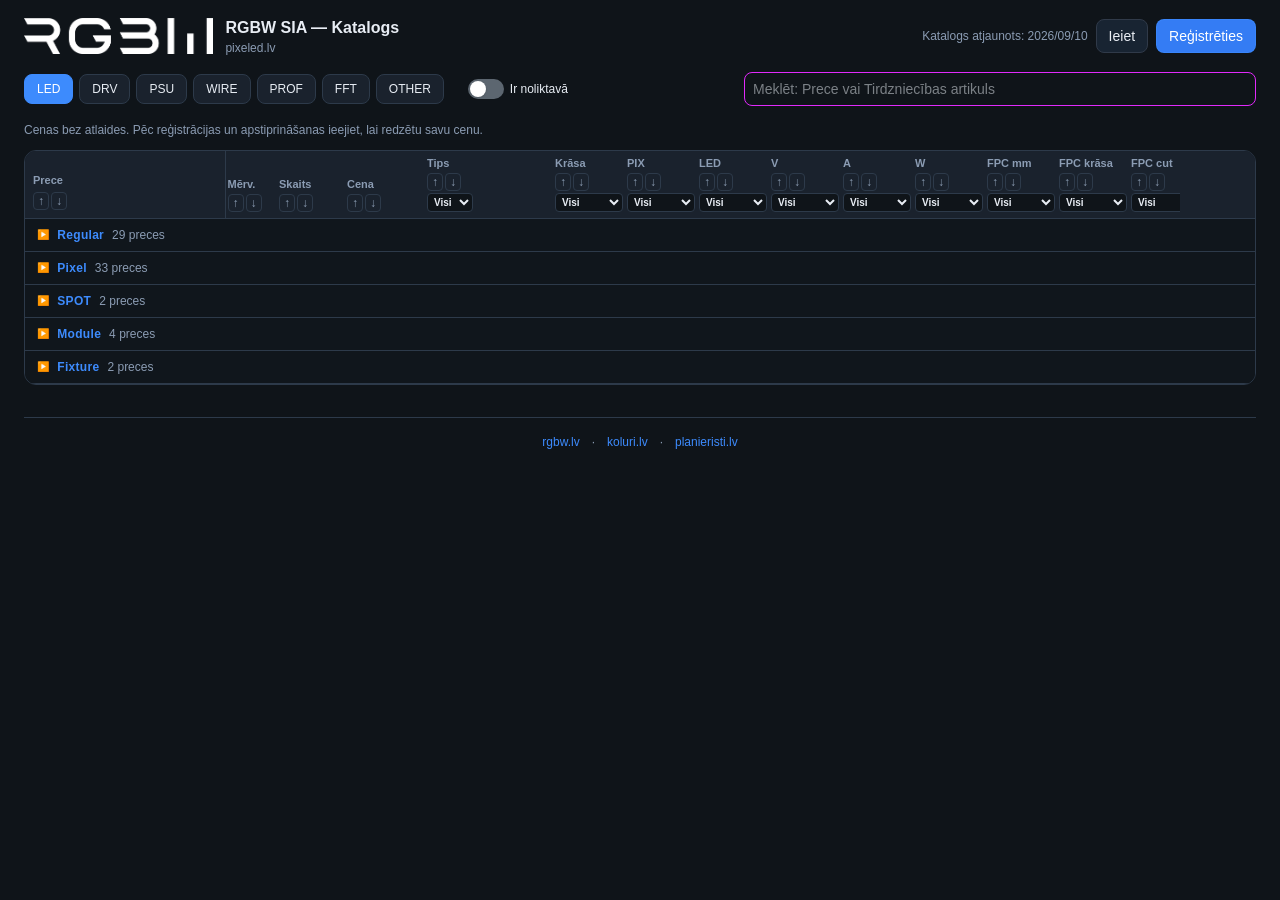
==== commit a9753c2a: "update design" ====
--- a/katalogs/index.html
+++ b/katalogs/index.html
@@ -4,8 +4,8 @@
     <meta charset="UTF-8" />
     <meta name="viewport" content="width=device-width, initial-scale=1, viewport-fit=cover" />
     <title>RGBW — Katalogs</title>
-    <script type="module" crossorigin src="/katalogs/assets/index-CWZbu66N.js"></script>
-    <link rel="stylesheet" crossorigin href="/katalogs/assets/index-QPpaNJJW.css">
+    <script type="module" crossorigin src="/katalogs/assets/index-CLmiwscr.js"></script>
+    <link rel="stylesheet" crossorigin href="/katalogs/assets/index-CoXxeTsY.css">
   </head>
   <body class="min-h-screen antialiased font-sans text-[15px]">
     <div id="root"></div>
--- a/katalogs/assets/index-CoXxeTsY.css
+++ b/katalogs/assets/index-CoXxeTsY.css
@@ -0,0 +1 @@
+/*! tailwindcss v4.3.3 | MIT License | https://tailwindcss.com */@layer properties;@layer theme,base,components,utilities;@layer theme{:root,:host{--font-sans: -apple-system, BlinkMacSystemFont, "Segoe UI", Roboto, "Helvetica Neue", "Noto Sans", Arial, sans-serif, "Apple Color Emoji", "Segoe UI Emoji", "Segoe UI Symbol", "Noto Color Emoji";--font-mono: ui-monospace, SFMono-Regular, Menlo, Monaco, Consolas, "Liberation Mono", "Courier New", monospace;--color-red-300: oklch(80.8% .114 19.571);--color-red-400: oklch(70.4% .191 22.216);--color-red-900: oklch(39.6% .141 25.723);--color-red-950: oklch(25.8% .092 26.042);--color-orange-400: oklch(75% .183 55.934);--color-amber-300: oklch(87.9% .169 91.605);--color-amber-800: oklch(47.3% .137 46.201);--color-amber-950: oklch(27.9% .077 45.635);--color-emerald-400: oklch(76.5% .177 163.223);--color-blue-700: oklch(48.8% .243 264.376);--color-blue-950: oklch(28.2% .091 267.935);--color-fuchsia-500: oklch(66.7% .295 322.15);--color-fuchsia-700: oklch(51.8% .253 323.949);--color-fuchsia-950: oklch(29.3% .136 325.661);--color-black: #000;--color-white: #fff;--spacing: .25rem;--container-md: 28rem;--container-lg: 32rem;--container-4xl: 56rem;--text-xs: .75rem;--text-xs--line-height: calc(1 / .75);--text-sm: .875rem;--text-sm--line-height: calc(1.25 / .875);--text-base: 1rem;--text-base--line-height: 1.5 ;--text-lg: 1.125rem;--text-lg--line-height: calc(1.75 / 1.125);--text-xl: 1.25rem;--text-xl--line-height: calc(1.75 / 1.25);--font-weight-normal: 400;--font-weight-medium: 500;--font-weight-semibold: 600;--tracking-normal: 0em;--tracking-wide: .025em;--leading-tight: 1.25;--leading-snug: 1.375;--radius-lg: .5rem;--radius-xl: .75rem;--default-transition-duration: .15s;--default-transition-timing-function: cubic-bezier(.4, 0, .2, 1);--default-font-family: var(--font-sans);--default-mono-font-family: var(--font-mono)}}@layer base{*,:after,:before,::backdrop,::file-selector-button{box-sizing:border-box;margin:0;padding:0;border:0 solid}html,:host{line-height:1.5;-webkit-text-size-adjust:100%;-moz-tab-size:4;tab-size:4;font-family:var(--default-font-family, -apple-system, BlinkMacSystemFont, "Segoe UI", Roboto, "Helvetica Neue", "Noto Sans", Arial, sans-serif, "Apple Color Emoji", "Segoe UI Emoji", "Segoe UI Symbol", "Noto Color Emoji");font-feature-settings:var(--default-font-feature-settings, normal);font-variation-settings:var(--default-font-variation-settings, normal);-webkit-tap-highlight-color:transparent}hr{height:0;color:inherit;border-top-width:1px}abbr:where([title]){-webkit-text-decoration:underline dotted;text-decoration:underline dotted}h1,h2,h3,h4,h5,h6{font-size:inherit;font-weight:inherit}a{color:inherit;-webkit-text-decoration:inherit;text-decoration:inherit}b,strong{font-weight:bolder}code,kbd,samp,pre{font-family:var(--default-mono-font-family, ui-monospace, SFMono-Regular, Menlo, Monaco, Consolas, "Liberation Mono", "Courier New", monospace);font-feature-settings:var(--default-mono-font-feature-settings, normal);font-variation-settings:var(--default-mono-font-variation-settings, normal);font-size:1em}small{font-size:80%}sub,sup{font-size:75%;line-height:0;position:relative;vertical-align:baseline}sub{bottom:-.25em}sup{top:-.5em}table{text-indent:0;border-color:inherit;border-collapse:collapse}:-moz-focusring:where(:not(iframe)){outline:auto}progress{vertical-align:baseline}summary{display:list-item}ol,ul,menu{list-style:none}img,svg,video,canvas,audio,iframe,embed,object{display:block;vertical-align:middle}img,video{max-width:100%;height:auto}button,input,select,optgroup,textarea,::file-selector-button{font:inherit;font-feature-settings:inherit;font-variation-settings:inherit;letter-spacing:inherit;color:inherit;border-radius:0;background-color:transparent;opacity:1}:where(select:is([multiple],[size])) optgroup{font-weight:bolder}:where(select:is([multiple],[size])) optgroup option{padding-inline-start:20px}::file-selector-button{margin-inline-end:4px}::placeholder{opacity:1}@supports (not (-webkit-appearance: -apple-pay-button)) or (contain-intrinsic-size: 1px){::placeholder{color:currentcolor}@supports (color: color-mix(in lab,red,red)){::placeholder{color:color-mix(in oklab,currentcolor 50%,transparent)}}}textarea{resize:vertical}::-webkit-search-decoration{-webkit-appearance:none}::-webkit-date-and-time-value{min-height:1lh;text-align:inherit}::-webkit-datetime-edit{display:inline-flex}::-webkit-datetime-edit-fields-wrapper{padding:0}::-webkit-datetime-edit,::-webkit-datetime-edit-year-field,::-webkit-datetime-edit-month-field,::-webkit-datetime-edit-day-field,::-webkit-datetime-edit-hour-field,::-webkit-datetime-edit-minute-field,::-webkit-datetime-edit-second-field,::-webkit-datetime-edit-millisecond-field,::-webkit-datetime-edit-meridiem-field{padding-block:0}::-webkit-calendar-picker-indicator{line-height:1}:-moz-ui-invalid{box-shadow:none}button,input:where([type=button],[type=reset],[type=submit]),::file-selector-button{-webkit-appearance:button;-moz-appearance:button;appearance:button}::-webkit-inner-spin-button,::-webkit-outer-spin-button{height:auto}[hidden]:where(:not([hidden=until-found])){display:none!important}}@layer utilities{.sr-only{position:absolute;width:1px;height:1px;padding:0;margin:-1px;overflow:hidden;clip-path:inset(50%);white-space:nowrap;border-width:0}.absolute{position:absolute}.fixed{position:fixed}.relative{position:relative}.sticky{position:sticky}.inset-0{top:0;right:0;bottom:0;left:0}.top-0{top:0}.top-0\.5{top:calc(var(--spacing) * .5)}.right-0{right:0}.left-0{left:0}.left-0\.5{left:calc(var(--spacing) * .5)}.z-10{z-index:10}.z-20{z-index:20}.z-40{z-index:40}.z-50{z-index:50}.z-\[70\]{z-index:70}.order-1{order:1}.order-2{order:2}.-mx-0\.5{margin-inline:calc(var(--spacing) * -.5)}.mx-auto{margin-inline:auto}.my-4{margin-block:calc(var(--spacing) * 4)}.mt-0\.5{margin-top:calc(var(--spacing) * .5)}.mt-1{margin-top:var(--spacing)}.mt-6{margin-top:calc(var(--spacing) * 6)}.mt-8{margin-top:calc(var(--spacing) * 8)}.mb-3{margin-bottom:calc(var(--spacing) * 3)}.mb-4{margin-bottom:calc(var(--spacing) * 4)}.ml-0{margin-left:0}.ml-2{margin-left:calc(var(--spacing) * 2)}.box-border{box-sizing:border-box}.block{display:block}.flex{display:flex}.grid{display:grid}.hidden{display:none}.inline-flex{display:inline-flex}.table{display:table}.h-4{height:calc(var(--spacing) * 4)}.h-5{height:calc(var(--spacing) * 5)}.h-7{height:calc(var(--spacing) * 7)}.h-9{height:calc(var(--spacing) * 9)}.h-24{height:calc(var(--spacing) * 24)}.max-h-40{max-height:calc(var(--spacing) * 40)}.min-h-0{min-height:0px}.min-h-screen{min-height:100vh}.w-4{width:calc(var(--spacing) * 4)}.w-9{width:calc(var(--spacing) * 9)}.w-\[3\.25rem\]{width:3.25rem}.w-\[4\.25rem\]{width:4.25rem}.w-\[4\.75rem\]{width:4.75rem}.w-\[5rem\]{width:5rem}.w-\[8rem\]{width:8rem}.w-\[10\.5rem\]{width:10.5rem}.w-\[72px\]{width:72px}.w-\[200px\]{width:200px}.w-auto{width:auto}.w-full{width:100%}.max-w-4xl{max-width:var(--container-4xl)}.max-w-\[3\.25rem\]{max-width:3.25rem}.max-w-\[4\.25rem\]{max-width:4.25rem}.max-w-\[5rem\]{max-width:5rem}.max-w-\[7rem\]{max-width:7rem}.max-w-\[8rem\]{max-width:8rem}.max-w-\[72px\]{max-width:72px}.max-w-\[100vw\]{max-width:100vw}.max-w-\[120px\]{max-width:120px}.max-w-\[200px\]{max-width:200px}.max-w-\[240px\]{max-width:240px}.max-w-full{max-width:100%}.max-w-md{max-width:var(--container-md)}.min-w-0{min-width:0px}.min-w-\[3\.25rem\]{min-width:3.25rem}.min-w-\[4\.25rem\]{min-width:4.25rem}.min-w-\[4\.75rem\]{min-width:4.75rem}.min-w-\[5rem\]{min-width:5rem}.min-w-\[8rem\]{min-width:8rem}.min-w-\[12rem\]{min-width:12rem}.min-w-\[72px\]{min-width:72px}.min-w-\[200px\]{min-width:200px}.flex-1{flex:1}.shrink-0{flex-shrink:0}.basis-48{flex-basis:calc(var(--spacing) * 48)}.border-collapse{border-collapse:collapse}.cursor-default{cursor:default}.cursor-help{cursor:help}.cursor-pointer{cursor:pointer}.resize{resize:both}.flex-col{flex-direction:column}.flex-wrap{flex-wrap:wrap}.items-center{align-items:center}.items-start{align-items:flex-start}.justify-between{justify-content:space-between}.justify-center{justify-content:center}.justify-end{justify-content:flex-end}.gap-0\.5{gap:calc(var(--spacing) * .5)}.gap-1{gap:var(--spacing)}.gap-1\.5{gap:calc(var(--spacing) * 1.5)}.gap-2{gap:calc(var(--spacing) * 2)}.gap-3{gap:calc(var(--spacing) * 3)}.gap-4{gap:calc(var(--spacing) * 4)}:where(.space-y-2>:not(:last-child)){--tw-space-y-reverse: 0;margin-block-start:calc(calc(var(--spacing) * 2) * var(--tw-space-y-reverse));margin-block-end:calc(calc(var(--spacing) * 2) * calc(1 - var(--tw-space-y-reverse)))}.gap-x-3{column-gap:calc(var(--spacing) * 3)}.gap-y-1{row-gap:var(--spacing)}.truncate{overflow:hidden;text-overflow:ellipsis;white-space:nowrap}.overflow-hidden{overflow:hidden}.overflow-x-auto{overflow-x:auto}.overflow-y-auto{overflow-y:auto}.rounded{border-radius:.25rem}.rounded-full{border-radius:calc(infinity * 1px)}.rounded-lg{border-radius:var(--radius-lg)}.rounded-xl{border-radius:var(--radius-xl)}.border{border-style:var(--tw-border-style);border-width:1px}.border-0{border-style:var(--tw-border-style);border-width:0px}.border-y{border-block-style:var(--tw-border-style);border-block-width:1px}.border-t{border-top-style:var(--tw-border-style);border-top-width:1px}.border-r{border-right-style:var(--tw-border-style);border-right-width:1px}.border-b{border-bottom-style:var(--tw-border-style);border-bottom-width:1px}.border-l{border-left-style:var(--tw-border-style);border-left-width:1px}.border-\[var\(--accent\)\]{border-color:var(--accent)}.border-\[var\(--border\)\]{border-color:var(--border)}.border-fuchsia-500{border-color:var(--color-fuchsia-500)}.bg-\[\#5c6670\]{background-color:#5c6670}.bg-\[\#232a33\]{background-color:#232a33}.bg-\[var\(--accent\)\]{background-color:var(--accent)}.bg-\[var\(--accent\)\]\/15{background-color:var(--accent)}@supports (color: color-mix(in lab,red,red)){.bg-\[var\(--accent\)\]\/15{background-color:color-mix(in oklab,var(--accent) 15%,transparent)}}.bg-\[var\(--bg\)\]{background-color:var(--bg)}.bg-\[var\(--bg\)\]\/85{background-color:var(--bg)}@supports (color: color-mix(in lab,red,red)){.bg-\[var\(--bg\)\]\/85{background-color:color-mix(in oklab,var(--bg) 85%,transparent)}}.bg-\[var\(--surface\)\]{background-color:var(--surface)}.bg-amber-950\/35{background-color:color-mix(in srgb,oklch(27.9% .077 45.635) 35%,transparent)}@supports (color: color-mix(in lab,red,red)){.bg-amber-950\/35{background-color:color-mix(in oklab,var(--color-amber-950) 35%,transparent)}}.bg-black\/55{background-color:color-mix(in srgb,#000 55%,transparent)}@supports (color: color-mix(in lab,red,red)){.bg-black\/55{background-color:color-mix(in oklab,var(--color-black) 55%,transparent)}}.bg-black\/60{background-color:color-mix(in srgb,#000 60%,transparent)}@supports (color: color-mix(in lab,red,red)){.bg-black\/60{background-color:color-mix(in oklab,var(--color-black) 60%,transparent)}}.bg-blue-950\/35{background-color:color-mix(in srgb,oklch(28.2% .091 267.935) 35%,transparent)}@supports (color: color-mix(in lab,red,red)){.bg-blue-950\/35{background-color:color-mix(in oklab,var(--color-blue-950) 35%,transparent)}}.bg-fuchsia-950\/35{background-color:color-mix(in srgb,oklch(29.3% .136 325.661) 35%,transparent)}@supports (color: color-mix(in lab,red,red)){.bg-fuchsia-950\/35{background-color:color-mix(in oklab,var(--color-fuchsia-950) 35%,transparent)}}.bg-red-950\/40{background-color:color-mix(in srgb,oklch(25.8% .092 26.042) 40%,transparent)}@supports (color: color-mix(in lab,red,red)){.bg-red-950\/40{background-color:color-mix(in oklab,var(--color-red-950) 40%,transparent)}}.bg-white{background-color:var(--color-white)}.object-contain{object-fit:contain}.object-left{object-position:left}.p-1{padding:var(--spacing)}.p-2{padding:calc(var(--spacing) * 2)}.p-4{padding:calc(var(--spacing) * 4)}.p-8{padding:calc(var(--spacing) * 8)}.px-0\.5{padding-inline:calc(var(--spacing) * .5)}.px-1{padding-inline:var(--spacing)}.px-2{padding-inline:calc(var(--spacing) * 2)}.px-2\.5{padding-inline:calc(var(--spacing) * 2.5)}.px-3{padding-inline:calc(var(--spacing) * 3)}.py-0\.5{padding-block:calc(var(--spacing) * .5)}.py-1{padding-block:var(--spacing)}.py-1\.5{padding-block:calc(var(--spacing) * 1.5)}.py-2\.5{padding-block:calc(var(--spacing) * 2.5)}.py-3{padding-block:calc(var(--spacing) * 3)}.py-4{padding-block:calc(var(--spacing) * 4)}.pt-3{padding-top:calc(var(--spacing) * 3)}.pt-4{padding-top:calc(var(--spacing) * 4)}.pb-2{padding-bottom:calc(var(--spacing) * 2)}.pb-3{padding-bottom:calc(var(--spacing) * 3)}.text-center{text-align:center}.text-left{text-align:left}.align-bottom{vertical-align:bottom}.align-middle{vertical-align:middle}.font-mono{font-family:var(--font-mono)}.font-sans{font-family:var(--font-sans)}.text-base{font-size:var(--text-base);line-height:var(--tw-leading, var(--text-base--line-height))}.text-sm{font-size:var(--text-sm);line-height:var(--tw-leading, var(--text-sm--line-height))}.text-xs{font-size:var(--text-xs);line-height:var(--tw-leading, var(--text-xs--line-height))}.text-\[10px\]{font-size:10px}.text-\[11px\]{font-size:11px}.text-\[15px\]{font-size:15px}.leading-none{--tw-leading: 1;line-height:1}.leading-snug{--tw-leading: var(--leading-snug);line-height:var(--leading-snug)}.leading-tight{--tw-leading: var(--leading-tight);line-height:var(--leading-tight)}.font-medium{--tw-font-weight: var(--font-weight-medium);font-weight:var(--font-weight-medium)}.font-normal{--tw-font-weight: var(--font-weight-normal);font-weight:var(--font-weight-normal)}.font-semibold{--tw-font-weight: var(--font-weight-semibold);font-weight:var(--font-weight-semibold)}.tracking-normal{--tw-tracking: var(--tracking-normal);letter-spacing:var(--tracking-normal)}.tracking-wide{--tw-tracking: var(--tracking-wide);letter-spacing:var(--tracking-wide)}.\[overflow-wrap\:anywhere\]{overflow-wrap:anywhere}.break-words{overflow-wrap:break-word}.whitespace-normal{white-space:normal}.text-\[var\(--accent\)\]{color:var(--accent)}.text-\[var\(--muted\)\]{color:var(--muted)}.text-\[var\(--text\)\]{color:var(--text)}.text-amber-300{color:var(--color-amber-300)}.text-emerald-400{color:var(--color-emerald-400)}.text-orange-400{color:var(--color-orange-400)}.text-red-300{color:var(--color-red-300)}.text-red-400{color:var(--color-red-400)}.text-white{color:var(--color-white)}.normal-case{text-transform:none}.uppercase{text-transform:uppercase}.italic{font-style:italic}.tabular-nums{--tw-numeric-spacing: tabular-nums;font-variant-numeric:var(--tw-ordinal,) var(--tw-slashed-zero,) var(--tw-numeric-figure,) var(--tw-numeric-spacing,) var(--tw-numeric-fraction,)}.line-through{text-decoration-line:line-through}.antialiased{-webkit-font-smoothing:antialiased;-moz-osx-font-smoothing:grayscale}.shadow{--tw-shadow: 0 1px 3px 0 var(--tw-shadow-color, rgb(0 0 0 / .1)), 0 1px 2px -1px var(--tw-shadow-color, rgb(0 0 0 / .1));box-shadow:var(--tw-inset-shadow),var(--tw-inset-ring-shadow),var(--tw-ring-offset-shadow),var(--tw-ring-shadow),var(--tw-shadow)}.shadow-xl{--tw-shadow: 0 20px 25px -5px var(--tw-shadow-color, rgb(0 0 0 / .1)), 0 8px 10px -6px var(--tw-shadow-color, rgb(0 0 0 / .1));box-shadow:var(--tw-inset-shadow),var(--tw-inset-ring-shadow),var(--tw-ring-offset-shadow),var(--tw-ring-shadow),var(--tw-shadow)}.ring-1{--tw-ring-shadow: var(--tw-ring-inset,) 0 0 0 calc(1px + var(--tw-ring-offset-width)) var(--tw-ring-color, currentcolor);box-shadow:var(--tw-inset-shadow),var(--tw-inset-ring-shadow),var(--tw-ring-offset-shadow),var(--tw-ring-shadow),var(--tw-shadow)}.ring-amber-800\/45{--tw-ring-color: color-mix(in srgb, oklch(47.3% .137 46.201) 45%, transparent)}@supports (color: color-mix(in lab,red,red)){.ring-amber-800\/45{--tw-ring-color: color-mix(in oklab, var(--color-amber-800) 45%, transparent)}}.ring-blue-700\/45{--tw-ring-color: color-mix(in srgb, oklch(48.8% .243 264.376) 45%, transparent)}@supports (color: color-mix(in lab,red,red)){.ring-blue-700\/45{--tw-ring-color: color-mix(in oklab, var(--color-blue-700) 45%, transparent)}}.ring-fuchsia-700\/45{--tw-ring-color: color-mix(in srgb, oklch(51.8% .253 323.949) 45%, transparent)}@supports (color: color-mix(in lab,red,red)){.ring-fuchsia-700\/45{--tw-ring-color: color-mix(in oklab, var(--color-fuchsia-700) 45%, transparent)}}.ring-red-900\/50{--tw-ring-color: color-mix(in srgb, oklch(39.6% .141 25.723) 50%, transparent)}@supports (color: color-mix(in lab,red,red)){.ring-red-900\/50{--tw-ring-color: color-mix(in oklab, var(--color-red-900) 50%, transparent)}}.brightness-0{--tw-brightness: brightness(0%);filter:var(--tw-blur,) var(--tw-brightness,) var(--tw-contrast,) var(--tw-grayscale,) var(--tw-hue-rotate,) var(--tw-invert,) var(--tw-saturate,) var(--tw-sepia,) var(--tw-drop-shadow,)}.invert{--tw-invert: invert(100%);filter:var(--tw-blur,) var(--tw-brightness,) var(--tw-contrast,) var(--tw-grayscale,) var(--tw-hue-rotate,) var(--tw-invert,) var(--tw-saturate,) var(--tw-sepia,) var(--tw-drop-shadow,)}.transition-colors{transition-property:color,background-color,border-color,outline-color,text-decoration-color,fill,stroke,--tw-gradient-from,--tw-gradient-via,--tw-gradient-to;transition-timing-function:var(--tw-ease, var(--default-transition-timing-function));transition-duration:var(--tw-duration, var(--default-transition-duration))}.transition-transform{transition-property:transform,translate,scale,rotate;transition-timing-function:var(--tw-ease, var(--default-transition-timing-function));transition-duration:var(--tw-duration, var(--default-transition-duration))}.select-none{-webkit-user-select:none;user-select:none}.peer-checked\:translate-x-4:is(:where(.peer):checked~*){--tw-translate-x: calc(var(--spacing) * 4);translate:var(--tw-translate-x) var(--tw-translate-y)}.peer-checked\:bg-\[var\(--accent\)\]:is(:where(.peer):checked~*){background-color:var(--accent)}@media(hover:hover){.hover\:border-\[var\(--accent\)\]:hover{border-color:var(--accent)}.hover\:bg-\[var\(--surface\)\]\/60:hover{background-color:var(--surface)}@supports (color: color-mix(in lab,red,red)){.hover\:bg-\[var\(--surface\)\]\/60:hover{background-color:color-mix(in oklab,var(--surface) 60%,transparent)}}.hover\:text-\[var\(--accent\)\]:hover{color:var(--accent)}.hover\:text-\[var\(--text\)\]:hover{color:var(--text)}.hover\:underline:hover{text-decoration-line:underline}}.focus\:outline-none:focus{--tw-outline-style: none;outline-style:none}.focus-visible\:ring-2:focus-visible{--tw-ring-shadow: var(--tw-ring-inset,) 0 0 0 calc(2px + var(--tw-ring-offset-width)) var(--tw-ring-color, currentcolor);box-shadow:var(--tw-inset-shadow),var(--tw-inset-ring-shadow),var(--tw-ring-offset-shadow),var(--tw-ring-shadow),var(--tw-shadow)}.focus-visible\:ring-\[var\(--accent\)\]:focus-visible{--tw-ring-color: var(--accent)}@media(min-width:40rem){.sm\:order-1{order:1}.sm\:order-2{order:2}.sm\:ml-4{margin-left:calc(var(--spacing) * 4)}.sm\:ml-auto{margin-left:auto}.sm\:hidden{display:none}.sm\:inline{display:inline}.sm\:h-8{height:calc(var(--spacing) * 8)}.sm\:max-h-48{max-height:calc(var(--spacing) * 48)}.sm\:w-\[48\%\]{width:48%}.sm\:max-w-\[52\%\]{max-width:52%}.sm\:max-w-\[140px\]{max-width:140px}.sm\:max-w-\[270px\]{max-width:270px}.sm\:max-w-lg{max-width:var(--container-lg)}.sm\:flex-1{flex:1}.sm\:grid-cols-2{grid-template-columns:repeat(2,minmax(0,1fr))}.sm\:flex-row{flex-direction:row}.sm\:items-end{align-items:flex-end}.sm\:items-start{align-items:flex-start}.sm\:justify-between{justify-content:space-between}.sm\:gap-2{gap:calc(var(--spacing) * 2)}.sm\:gap-4{gap:calc(var(--spacing) * 4)}.sm\:object-right{object-position:right}.sm\:px-3{padding-inline:calc(var(--spacing) * 3)}.sm\:px-4{padding-inline:calc(var(--spacing) * 4)}.sm\:px-6{padding-inline:calc(var(--spacing) * 6)}.sm\:py-3{padding-block:calc(var(--spacing) * 3)}.sm\:py-5{padding-block:calc(var(--spacing) * 5)}.sm\:text-right{text-align:right}.sm\:text-lg{font-size:var(--text-lg);line-height:var(--tw-leading, var(--text-lg--line-height))}.sm\:text-xs{font-size:var(--text-xs);line-height:var(--tw-leading, var(--text-xs--line-height))}}@media(min-width:48rem){.md\:px-6{padding-inline:calc(var(--spacing) * 6)}.md\:text-xl{font-size:var(--text-xl);line-height:var(--tw-leading, var(--text-xl--line-height))}}}:root{--bg: #0f1419;--surface: #1a222d;--border: #2d3a4a;--text: #e8edf4;--muted: #8b9cb3;--accent: #3d8bfd}body{background:var(--bg);color:var(--text);padding-left:env(safe-area-inset-left);padding-right:env(safe-area-inset-right);padding-bottom:env(safe-area-inset-bottom)}input,textarea,select{direction:ltr!important;unicode-bidi:normal!important}.btn-ui{border-radius:.5rem;border:1px solid #303a49;background:#182432;padding:.375rem .75rem;font-size:.875rem;line-height:1.25rem;color:#e9edf3;transition:border-color .12s ease,background-color .12s ease,color .12s ease,opacity .12s ease}.btn-ui:hover{border-color:#ffffff7c;background:#1a2736}.btn-ui:disabled{opacity:.5}.btn-ui-primary{border-color:var(--accent);background:var(--accent);color:#fff}@supports (color: color-mix(in lab,red,red)){.btn-ui-primary{border-color:color-mix(in oklab,var(--accent) 65%,transparent)}}@supports (color: color-mix(in lab,red,red)){.btn-ui-primary{background:color-mix(in oklab,var(--accent) 75%,#1d4ed8)}}.btn-ui-primary:hover{border-color:var(--accent);background:var(--accent)}@supports (color: color-mix(in lab,red,red)){.btn-ui-primary:hover{border-color:color-mix(in oklab,var(--accent) 90%,white)}}@supports (color: color-mix(in lab,red,red)){.btn-ui-primary:hover{background:color-mix(in oklab,var(--accent) 82%,#1e40af28)}}@property --tw-space-y-reverse{syntax: "*"; inherits: false; initial-value: 0;}@property --tw-border-style{syntax: "*"; inherits: false; initial-value: solid;}@property --tw-leading{syntax: "*"; inherits: false;}@property --tw-font-weight{syntax: "*"; inherits: false;}@property --tw-tracking{syntax: "*"; inherits: false;}@property --tw-ordinal{syntax: "*"; inherits: false;}@property --tw-slashed-zero{syntax: "*"; inherits: false;}@property --tw-numeric-figure{syntax: "*"; inherits: false;}@property --tw-numeric-spacing{syntax: "*"; inherits: false;}@property --tw-numeric-fraction{syntax: "*"; inherits: false;}@property --tw-shadow{syntax: "*"; inherits: false; initial-value: 0 0 #0000;}@property --tw-shadow-color{syntax: "*"; inherits: false;}@property --tw-shadow-alpha{syntax: "<percentage>"; inherits: false; initial-value: 100%;}@property --tw-inset-shadow{syntax: "*"; inherits: false; initial-value: 0 0 #0000;}@property --tw-inset-shadow-color{syntax: "*"; inherits: false;}@property --tw-inset-shadow-alpha{syntax: "<percentage>"; inherits: false; initial-value: 100%;}@property --tw-ring-color{syntax: "*"; inherits: false;}@property --tw-ring-shadow{syntax: "*"; inherits: false; initial-value: 0 0 #0000;}@property --tw-inset-ring-color{syntax: "*"; inherits: false;}@property --tw-inset-ring-shadow{syntax: "*"; inherits: false; initial-value: 0 0 #0000;}@property --tw-ring-inset{syntax: "*"; inherits: false;}@property --tw-ring-offset-width{syntax: "<length>"; inherits: false; initial-value: 0px;}@property --tw-ring-offset-color{syntax: "*"; inherits: false; initial-value: #fff;}@property --tw-ring-offset-shadow{syntax: "*"; inherits: false; initial-value: 0 0 #0000;}@property --tw-blur{syntax: "*"; inherits: false;}@property --tw-brightness{syntax: "*"; inherits: false;}@property --tw-contrast{syntax: "*"; inherits: false;}@property --tw-grayscale{syntax: "*"; inherits: false;}@property --tw-hue-rotate{syntax: "*"; inherits: false;}@property --tw-invert{syntax: "*"; inherits: false;}@property --tw-opacity{syntax: "*"; inherits: false;}@property --tw-saturate{syntax: "*"; inherits: false;}@property --tw-sepia{syntax: "*"; inherits: false;}@property --tw-drop-shadow{syntax: "*"; inherits: false;}@property --tw-drop-shadow-color{syntax: "*"; inherits: false;}@property --tw-drop-shadow-alpha{syntax: "<percentage>"; inherits: false; initial-value: 100%;}@property --tw-drop-shadow-size{syntax: "*"; inherits: false;}@property --tw-translate-x{syntax: "*"; inherits: false; initial-value: 0;}@property --tw-translate-y{syntax: "*"; inherits: false; initial-value: 0;}@property --tw-translate-z{syntax: "*"; inherits: false; initial-value: 0;}@layer properties{@supports ((-webkit-hyphens: none) and (not (margin-trim: inline))) or ((-moz-orient: inline) and (not (color:rgb(from red r g b)))){*,:before,:after,::backdrop{--tw-space-y-reverse: 0;--tw-border-style: solid;--tw-leading: initial;--tw-font-weight: initial;--tw-tracking: initial;--tw-ordinal: initial;--tw-slashed-zero: initial;--tw-numeric-figure: initial;--tw-numeric-spacing: initial;--tw-numeric-fraction: initial;--tw-shadow: 0 0 #0000;--tw-shadow-color: initial;--tw-shadow-alpha: 100%;--tw-inset-shadow: 0 0 #0000;--tw-inset-shadow-color: initial;--tw-inset-shadow-alpha: 100%;--tw-ring-color: initial;--tw-ring-shadow: 0 0 #0000;--tw-inset-ring-color: initial;--tw-inset-ring-shadow: 0 0 #0000;--tw-ring-inset: initial;--tw-ring-offset-width: 0px;--tw-ring-offset-color: #fff;--tw-ring-offset-shadow: 0 0 #0000;--tw-blur: initial;--tw-brightness: initial;--tw-contrast: initial;--tw-grayscale: initial;--tw-hue-rotate: initial;--tw-invert: initial;--tw-opacity: initial;--tw-saturate: initial;--tw-sepia: initial;--tw-drop-shadow: initial;--tw-drop-shadow-color: initial;--tw-drop-shadow-alpha: 100%;--tw-drop-shadow-size: initial;--tw-translate-x: 0;--tw-translate-y: 0;--tw-translate-z: 0}}}
